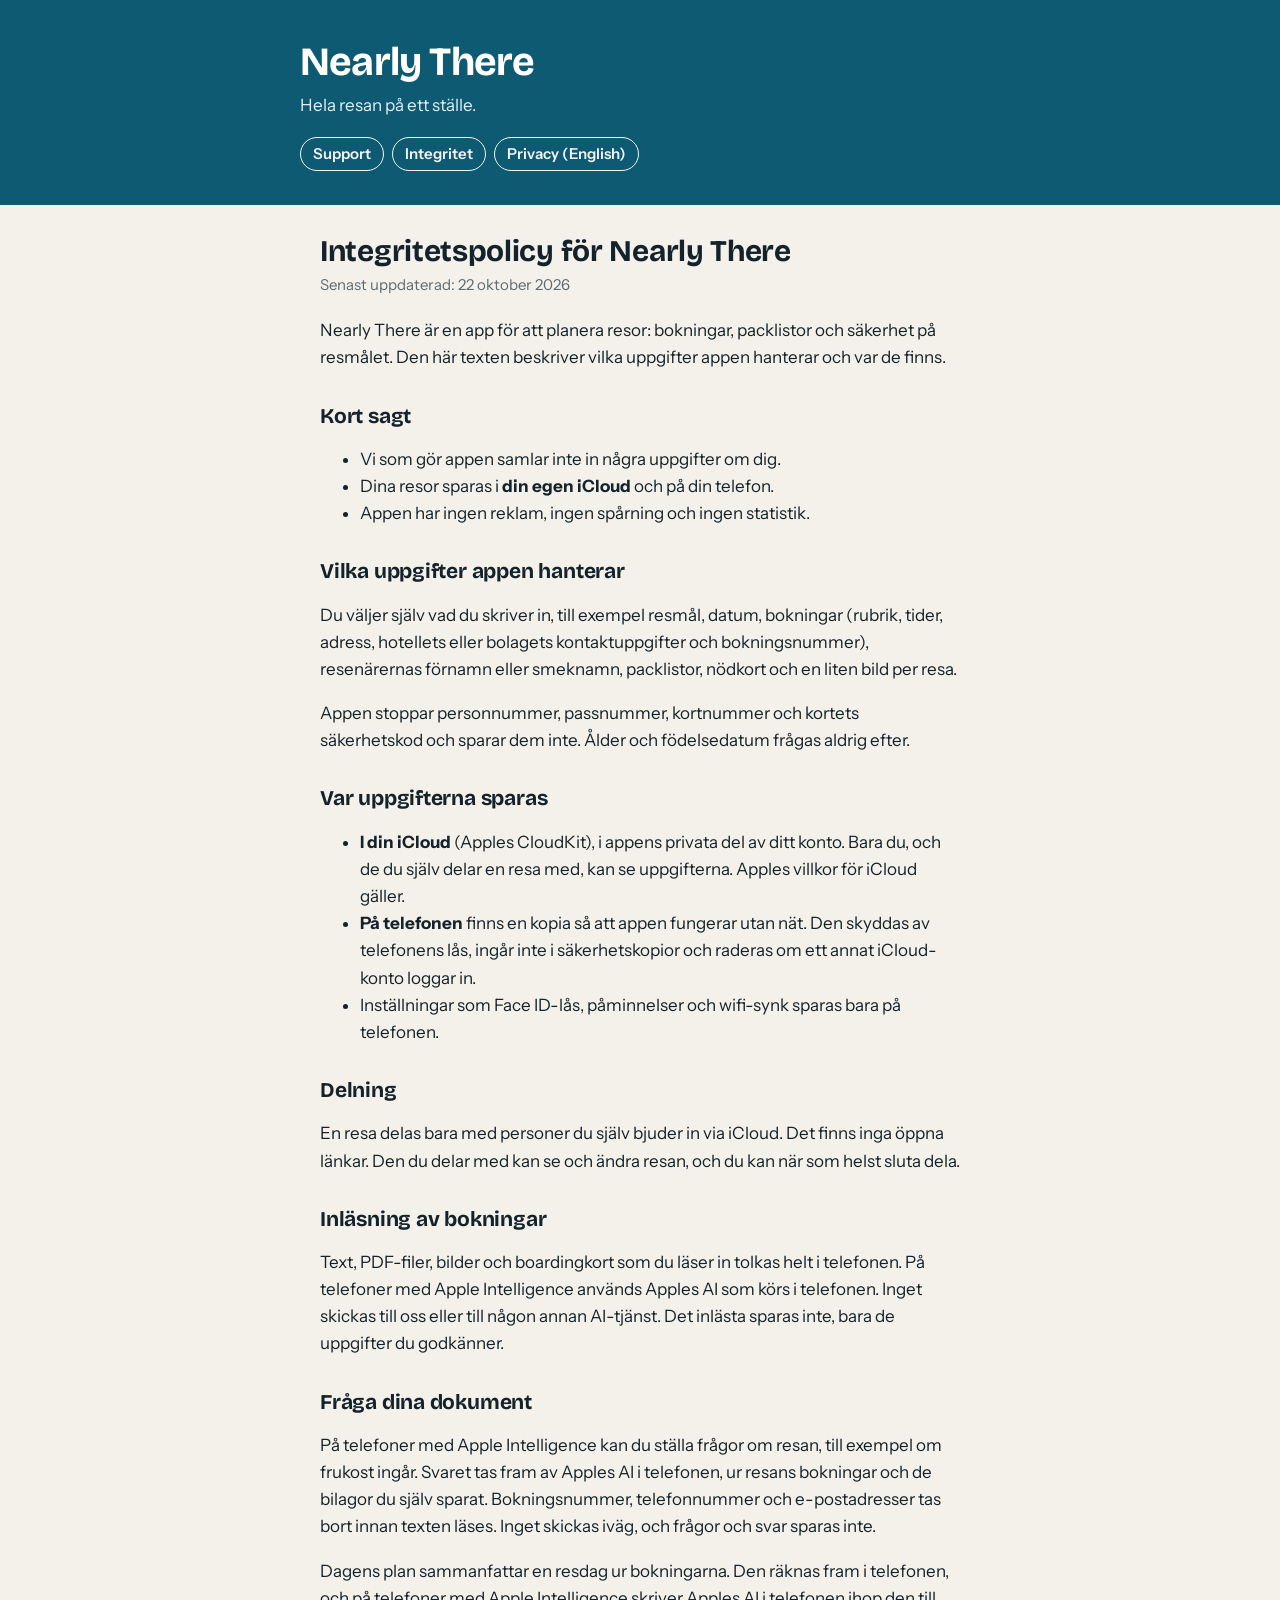
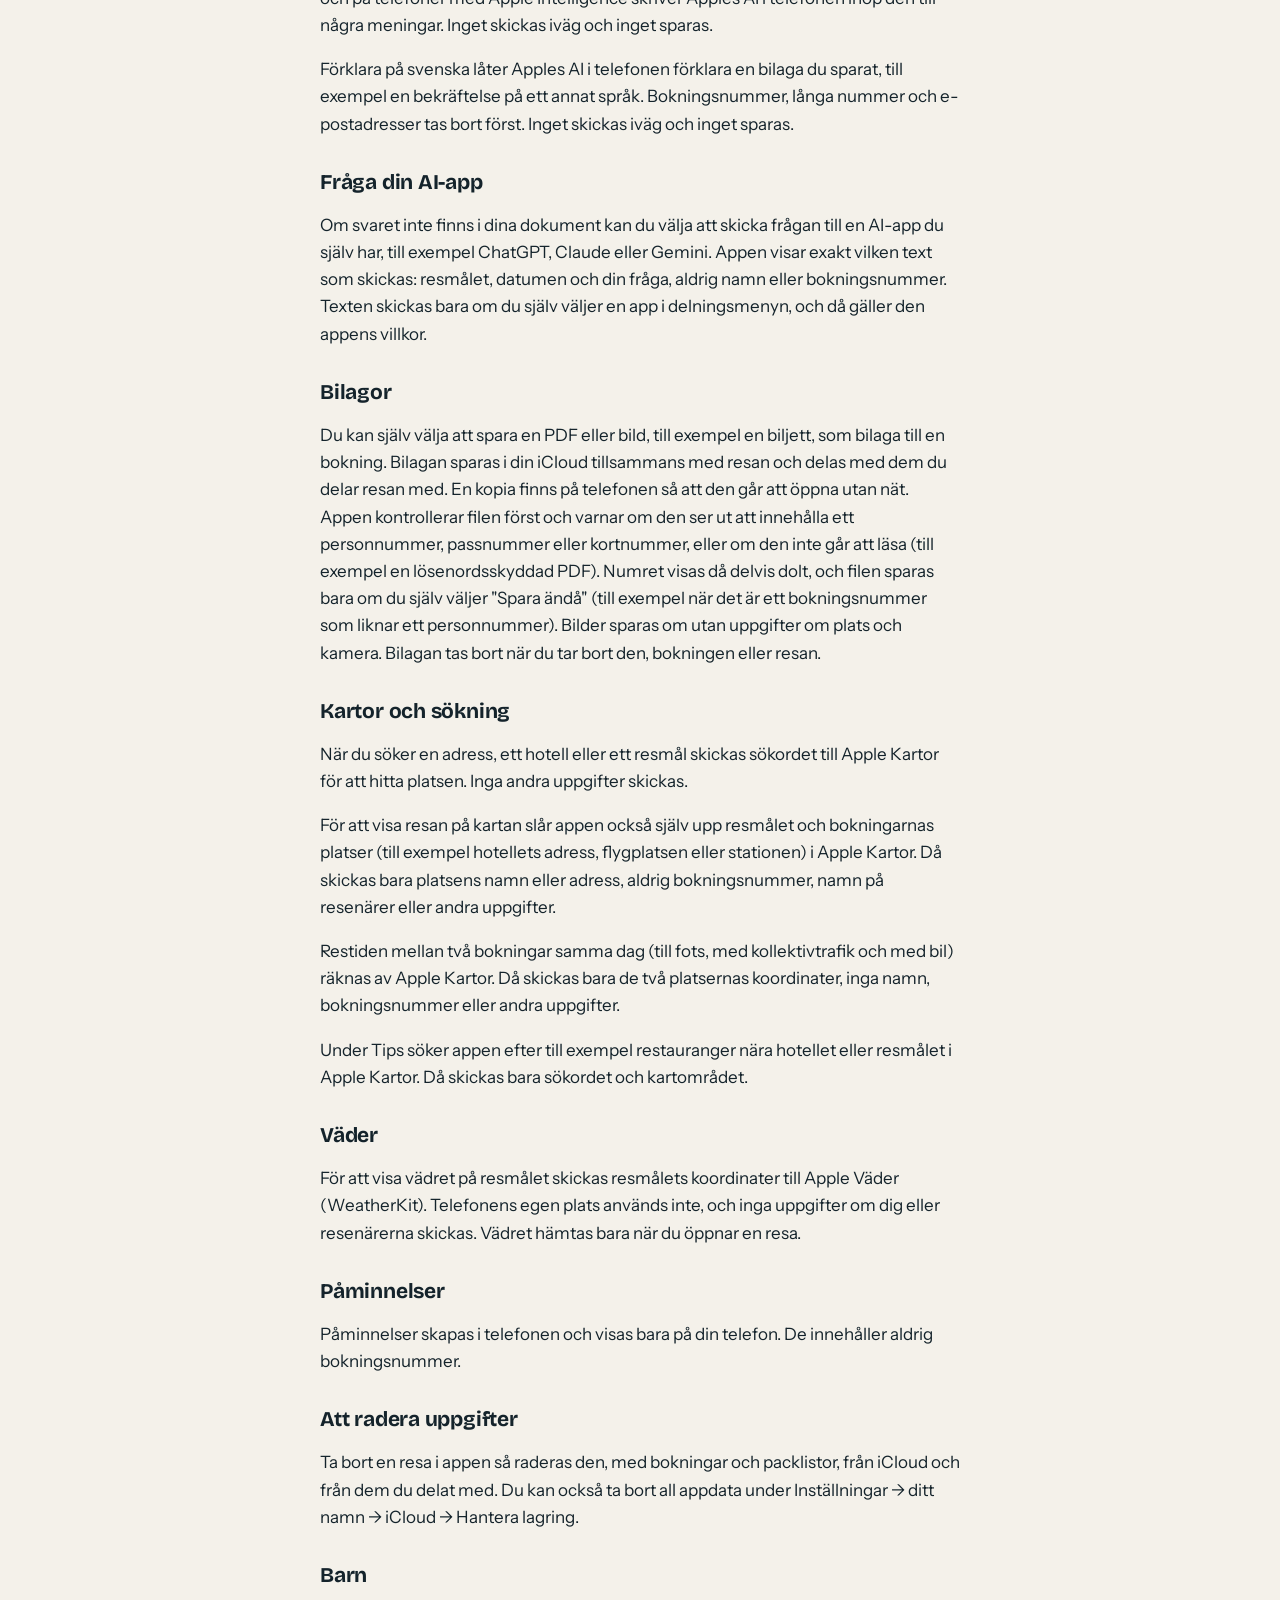
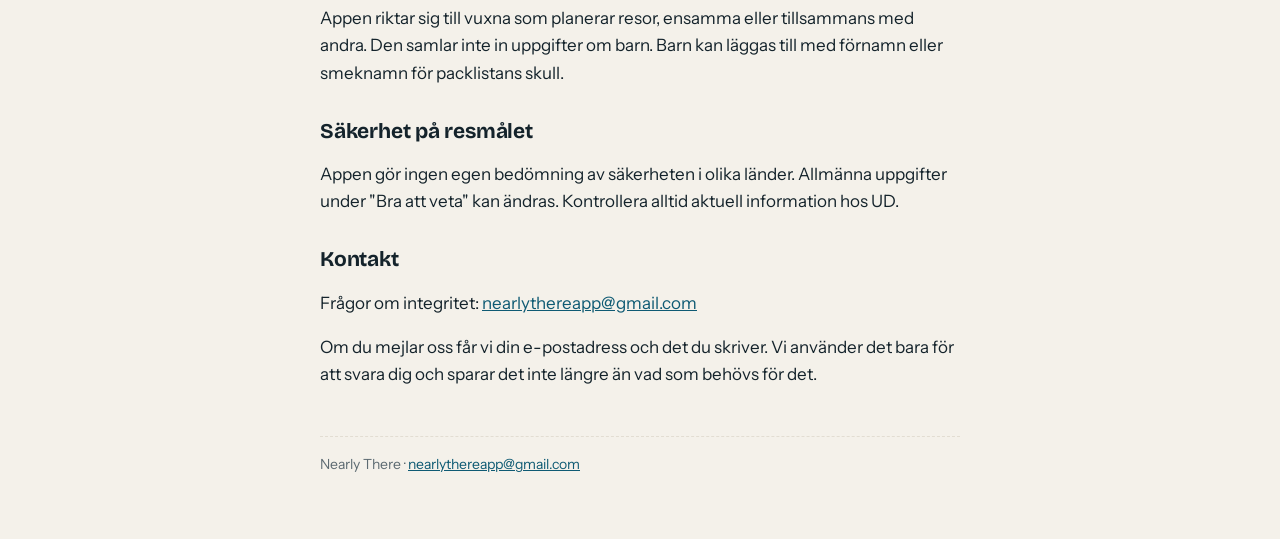
==== integritet.html @ 07ce9e23 "Integritetspolicy: Spara ändå för bilagor Co-Authored-By: Claude Opus 5.5 <noreply@anthropic.com> Cl" ====
<!doctype html>
<html lang="sv">
<head>
<meta charset="utf-8">
<meta name="viewport" content="width=device-width, initial-scale=1">
<title>Nearly There – Integritetspolicy</title>
<meta name="description" content="Integritetspolicy för appen Nearly There.">
<link rel="preconnect" href="https://fonts.googleapis.com">
<link rel="preconnect" href="https://fonts.gstatic.com" crossorigin>
<link href="https://fonts.googleapis.com/css2?family=Bricolage+Grotesque:opsz,wght@12..96,700&family=IBM+Plex+Mono:wght@500&family=Instrument+Sans:wght@400;600&display=swap" rel="stylesheet">
<link rel="stylesheet" href="style.css">
</head>
<body>
<header class="hero"><div class="inner">
<p class="brand">Nearly There</p>
<p class="tag">Hela resan på ett ställe.</p>
<nav><a href="./">Support</a><a href="integritet.html">Integritet</a><a href="privacy.html">Privacy (English)</a></nav>
</div></header>
<main>
<h1>Integritetspolicy för Nearly There</h1>
<p class="updated">Senast uppdaterad: 22 oktober 2026</p>
<p>Nearly There är en app för att planera resor: bokningar, packlistor och säkerhet på resmålet. Den här texten beskriver vilka uppgifter appen hanterar och var de finns.</p>
<h2>Kort sagt</h2>
<ul>
<li>Vi som gör appen samlar inte in några uppgifter om dig.</li>
<li>Dina resor sparas i <strong>din egen iCloud</strong> och på din telefon.</li>
<li>Appen har ingen reklam, ingen spårning och ingen statistik.</li>
</ul>
<h2>Vilka uppgifter appen hanterar</h2>
<p>Du väljer själv vad du skriver in, till exempel resmål, datum, bokningar (rubrik, tider, adress, hotellets eller bolagets kontaktuppgifter och bokningsnummer), resenärernas förnamn eller smeknamn, packlistor, nödkort och en liten bild per resa.</p>
<p>Appen stoppar personnummer, passnummer, kortnummer och kortets säkerhetskod och sparar dem inte. Ålder och födelsedatum frågas aldrig efter.</p>
<h2>Var uppgifterna sparas</h2>
<ul>
<li><strong>I din iCloud</strong> (Apples CloudKit), i appens privata del av ditt konto. Bara du, och de du själv delar en resa med, kan se uppgifterna. Apples villkor för iCloud gäller.</li>
<li><strong>På telefonen</strong> finns en kopia så att appen fungerar utan nät. Den skyddas av telefonens lås, ingår inte i säkerhetskopior och raderas om ett annat iCloud-konto loggar in.</li>
<li>Inställningar som Face ID-lås, påminnelser och wifi-synk sparas bara på telefonen.</li>
</ul>
<h2>Delning</h2>
<p>En resa delas bara med personer du själv bjuder in via iCloud. Det finns inga öppna länkar. Den du delar med kan se och ändra resan, och du kan när som helst sluta dela.</p>
<h2>Inläsning av bokningar</h2>
<p>Text, PDF-filer, bilder och boardingkort som du läser in tolkas helt i telefonen. På telefoner med Apple Intelligence används Apples AI som körs i telefonen. Inget skickas till oss eller till någon annan AI-tjänst. Det inlästa sparas inte, bara de uppgifter du godkänner.</p>
<h2>Fråga dina dokument</h2>
<p>På telefoner med Apple Intelligence kan du ställa frågor om resan, till exempel om frukost ingår. Svaret tas fram av Apples AI i telefonen, ur resans bokningar och de bilagor du själv sparat. Bokningsnummer, telefonnummer och e-postadresser tas bort innan texten läses. Inget skickas iväg, och frågor och svar sparas inte.</p>
<p>Dagens plan sammanfattar en resdag ur bokningarna. Den räknas fram i telefonen, och på telefoner med Apple Intelligence skriver Apples AI i telefonen ihop den till några meningar. Inget skickas iväg och inget sparas.</p>
<p>Förklara på svenska låter Apples AI i telefonen förklara en bilaga du sparat, till exempel en bekräftelse på ett annat språk. Bokningsnummer, långa nummer och e-postadresser tas bort först. Inget skickas iväg och inget sparas.</p>
<h2>Fråga din AI-app</h2>
<p>Om svaret inte finns i dina dokument kan du välja att skicka frågan till en AI-app du själv har, till exempel ChatGPT, Claude eller Gemini. Appen visar exakt vilken text som skickas: resmålet, datumen och din fråga, aldrig namn eller bokningsnummer. Texten skickas bara om du själv väljer en app i delningsmenyn, och då gäller den appens villkor.</p>
<h2>Bilagor</h2>
<p>Du kan själv välja att spara en PDF eller bild, till exempel en biljett, som bilaga till en bokning. Bilagan sparas i din iCloud tillsammans med resan och delas med dem du delar resan med. En kopia finns på telefonen så att den går att öppna utan nät. Appen kontrollerar filen först och varnar om den ser ut att innehålla ett personnummer, passnummer eller kortnummer, eller om den inte går att läsa (till exempel en lösenordsskyddad PDF). Numret visas då delvis dolt, och filen sparas bara om du själv väljer "Spara ändå" (till exempel när det är ett bokningsnummer som liknar ett personnummer). Bilder sparas om utan uppgifter om plats och kamera. Bilagan tas bort när du tar bort den, bokningen eller resan.</p>
<h2>Kartor och sökning</h2>
<p>När du söker en adress, ett hotell eller ett resmål skickas sökordet till Apple Kartor för att hitta platsen. Inga andra uppgifter skickas.</p>
<p>För att visa resan på kartan slår appen också själv upp resmålet och bokningarnas platser (till exempel hotellets adress, flygplatsen eller stationen) i Apple Kartor. Då skickas bara platsens namn eller adress, aldrig bokningsnummer, namn på resenärer eller andra uppgifter.</p>
<p>Restiden mellan två bokningar samma dag (till fots, med kollektivtrafik och med bil) räknas av Apple Kartor. Då skickas bara de två platsernas koordinater, inga namn, bokningsnummer eller andra uppgifter.</p>
<p>Under Tips söker appen efter till exempel restauranger nära hotellet eller resmålet i Apple Kartor. Då skickas bara sökordet och kartområdet.</p>
<h2>Väder</h2>
<p>För att visa vädret på resmålet skickas resmålets koordinater till Apple Väder (WeatherKit). Telefonens egen plats används inte, och inga uppgifter om dig eller resenärerna skickas. Vädret hämtas bara när du öppnar en resa.</p>
<h2>Påminnelser</h2>
<p>Påminnelser skapas i telefonen och visas bara på din telefon. De innehåller aldrig bokningsnummer.</p>
<h2>Att radera uppgifter</h2>
<p>Ta bort en resa i appen så raderas den, med bokningar och packlistor, från iCloud och från dem du delat med. Du kan också ta bort all appdata under Inställningar → ditt namn → iCloud → Hantera lagring.</p>
<h2>Barn</h2>
<p>Appen riktar sig till vuxna som planerar resor, ensamma eller tillsammans med andra. Den samlar inte in uppgifter om barn. Barn kan läggas till med förnamn eller smeknamn för packlistans skull.</p>
<h2>Säkerhet på resmålet</h2>
<p>Appen gör ingen egen bedömning av säkerheten i olika länder. Allmänna uppgifter under "Bra att veta" kan ändras. Kontrollera alltid aktuell information hos UD.</p>
<h2>Kontakt</h2>
<p>Frågor om integritet: <a href="mailto:nearlythereapp@gmail.com">nearlythereapp@gmail.com</a></p>
<p>Om du mejlar oss får vi din e-postadress och det du skriver. Vi använder det bara för att svara dig och sparar det inte längre än vad som behövs för det.</p>
<footer>Nearly There · <a href="mailto:nearlythereapp@gmail.com">nearlythereapp@gmail.com</a></footer>
</main>
</body>
</html>
---- style.css ----
:root {
  --bg: #f4f1ea; --surface: #fffdf8; --ink: #14232b; --muted: #5d6b72;
  --line: #e2ddd2; --accent: #0e5a73; --accent-ink: #ffffff; --accent-soft: #dcebef;
}
@media (prefers-color-scheme: dark) {
  :root {
    --bg: #0f1a1f; --surface: #172429; --ink: #eef2f3; --muted: #9fb0b6;
    --line: #2a3a40; --accent: #4fb3d1; --accent-ink: #0f1a1f; --accent-soft: #1d3a44;
  }
}
* { box-sizing: border-box; }
html { -webkit-text-size-adjust: 100%; }
body {
  margin: 0; background: var(--bg); color: var(--ink);
  font: 17px/1.6 "Instrument Sans", -apple-system, system-ui, sans-serif;
}
main { max-width: 680px; margin: 0 auto; padding: 0 20px 64px; }
a { color: var(--accent); }
header.hero {
  background: var(--accent); color: var(--accent-ink);
  padding: 40px 20px 34px; margin-bottom: 28px;
}
header.hero .inner { max-width: 680px; margin: 0 auto; }
.brand { font: 700 40px/1.1 "Bricolage Grotesque", -apple-system, sans-serif; letter-spacing: -0.02em; margin: 0; }
.tag { margin: 8px 0 0; opacity: 0.9; }
nav { display: flex; gap: 8px; flex-wrap: wrap; margin-top: 18px; }
nav a {
  color: var(--accent-ink); text-decoration: none; font-weight: 600; font-size: 15px;
  border: 1.5px solid currentColor; border-radius: 999px; padding: 4px 12px; opacity: 0.95;
}
h1, h2 { font-family: "Bricolage Grotesque", -apple-system, sans-serif; letter-spacing: -0.01em; line-height: 1.2; }
h1 { font-size: 30px; margin: 0 0 4px; }
h2 { font-size: 21px; margin: 32px 0 6px; }
.updated { color: var(--muted); font-size: 15px; margin: 0 0 20px; }
.card {
  background: var(--surface); border: 1px solid var(--line); border-radius: 14px;
  padding: 16px 18px; margin: 16px 0;
}
.card ul { margin: 0; padding-left: 20px; }
.contact { font-family: "IBM Plex Mono", ui-monospace, monospace; font-size: 16px; word-break: break-all; }
footer { color: var(--muted); font-size: 14px; margin-top: 48px; border-top: 1px dashed var(--line); padding-top: 16px; }
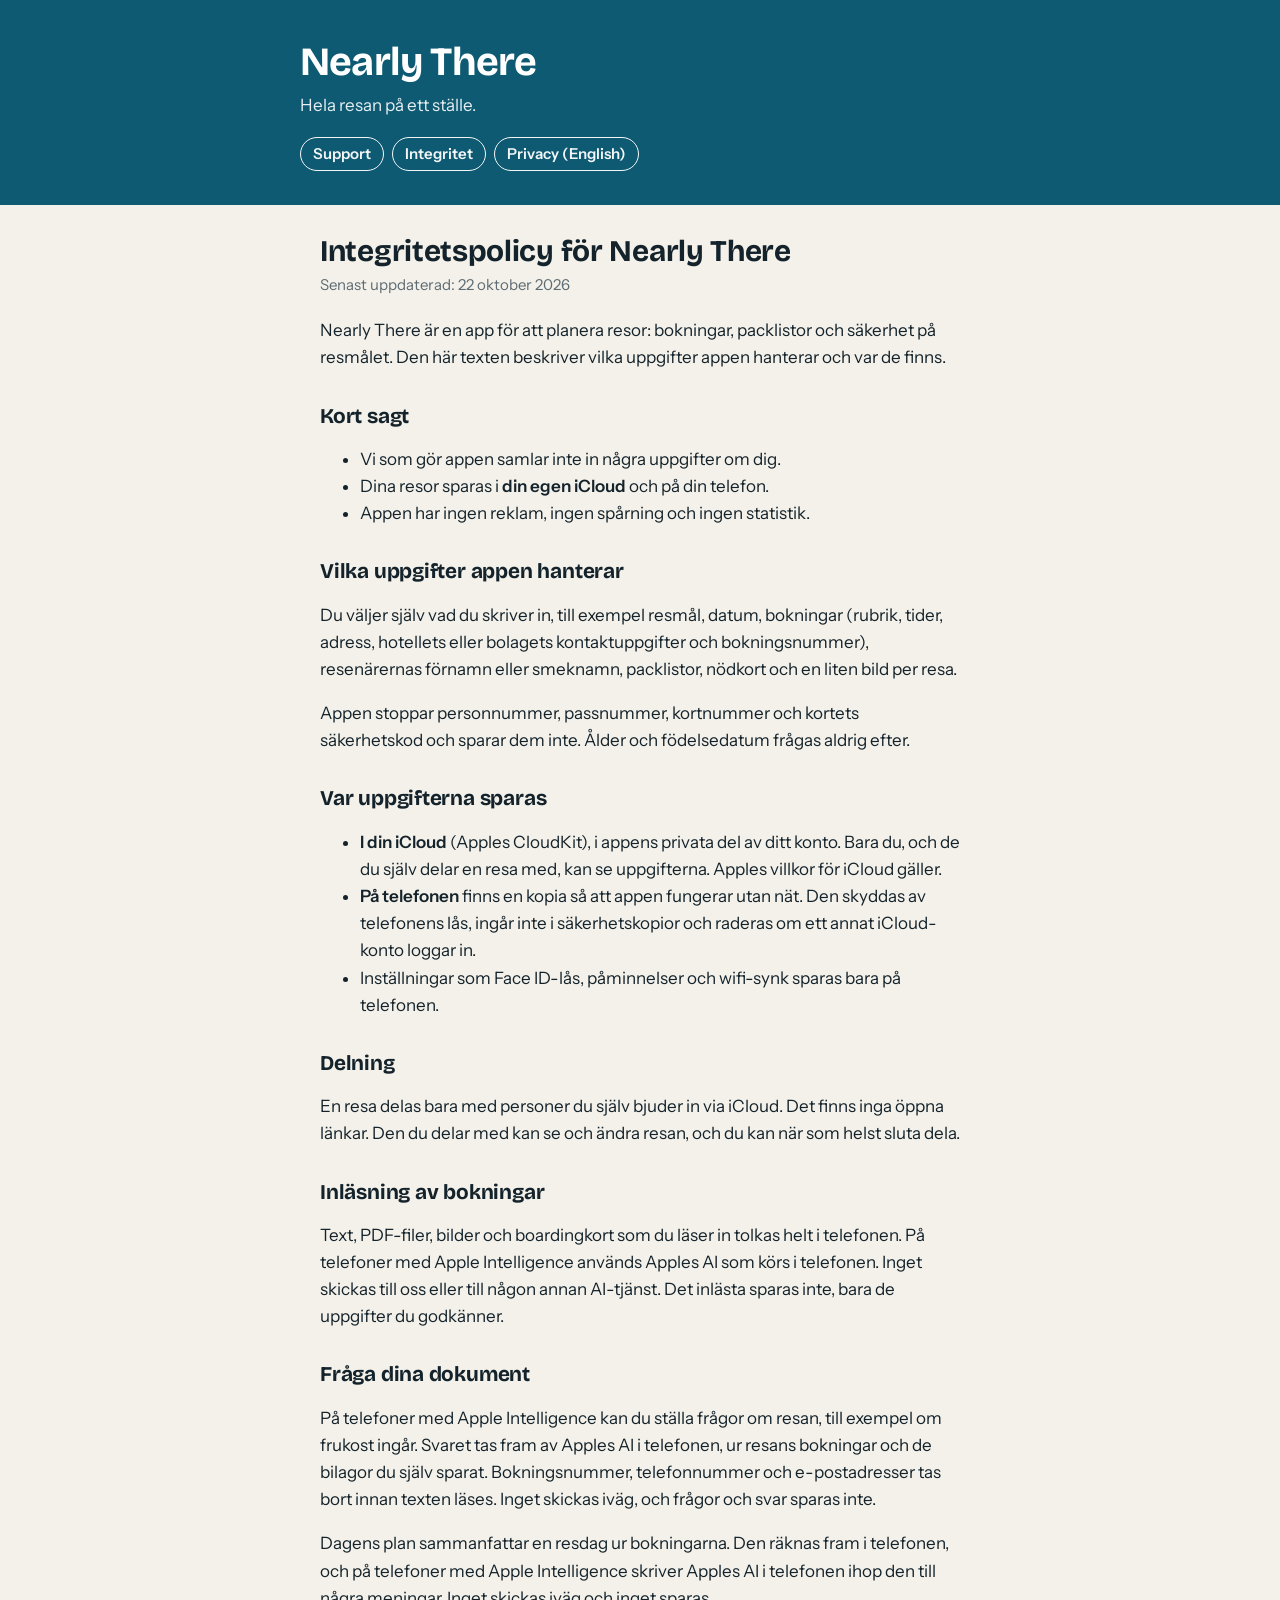
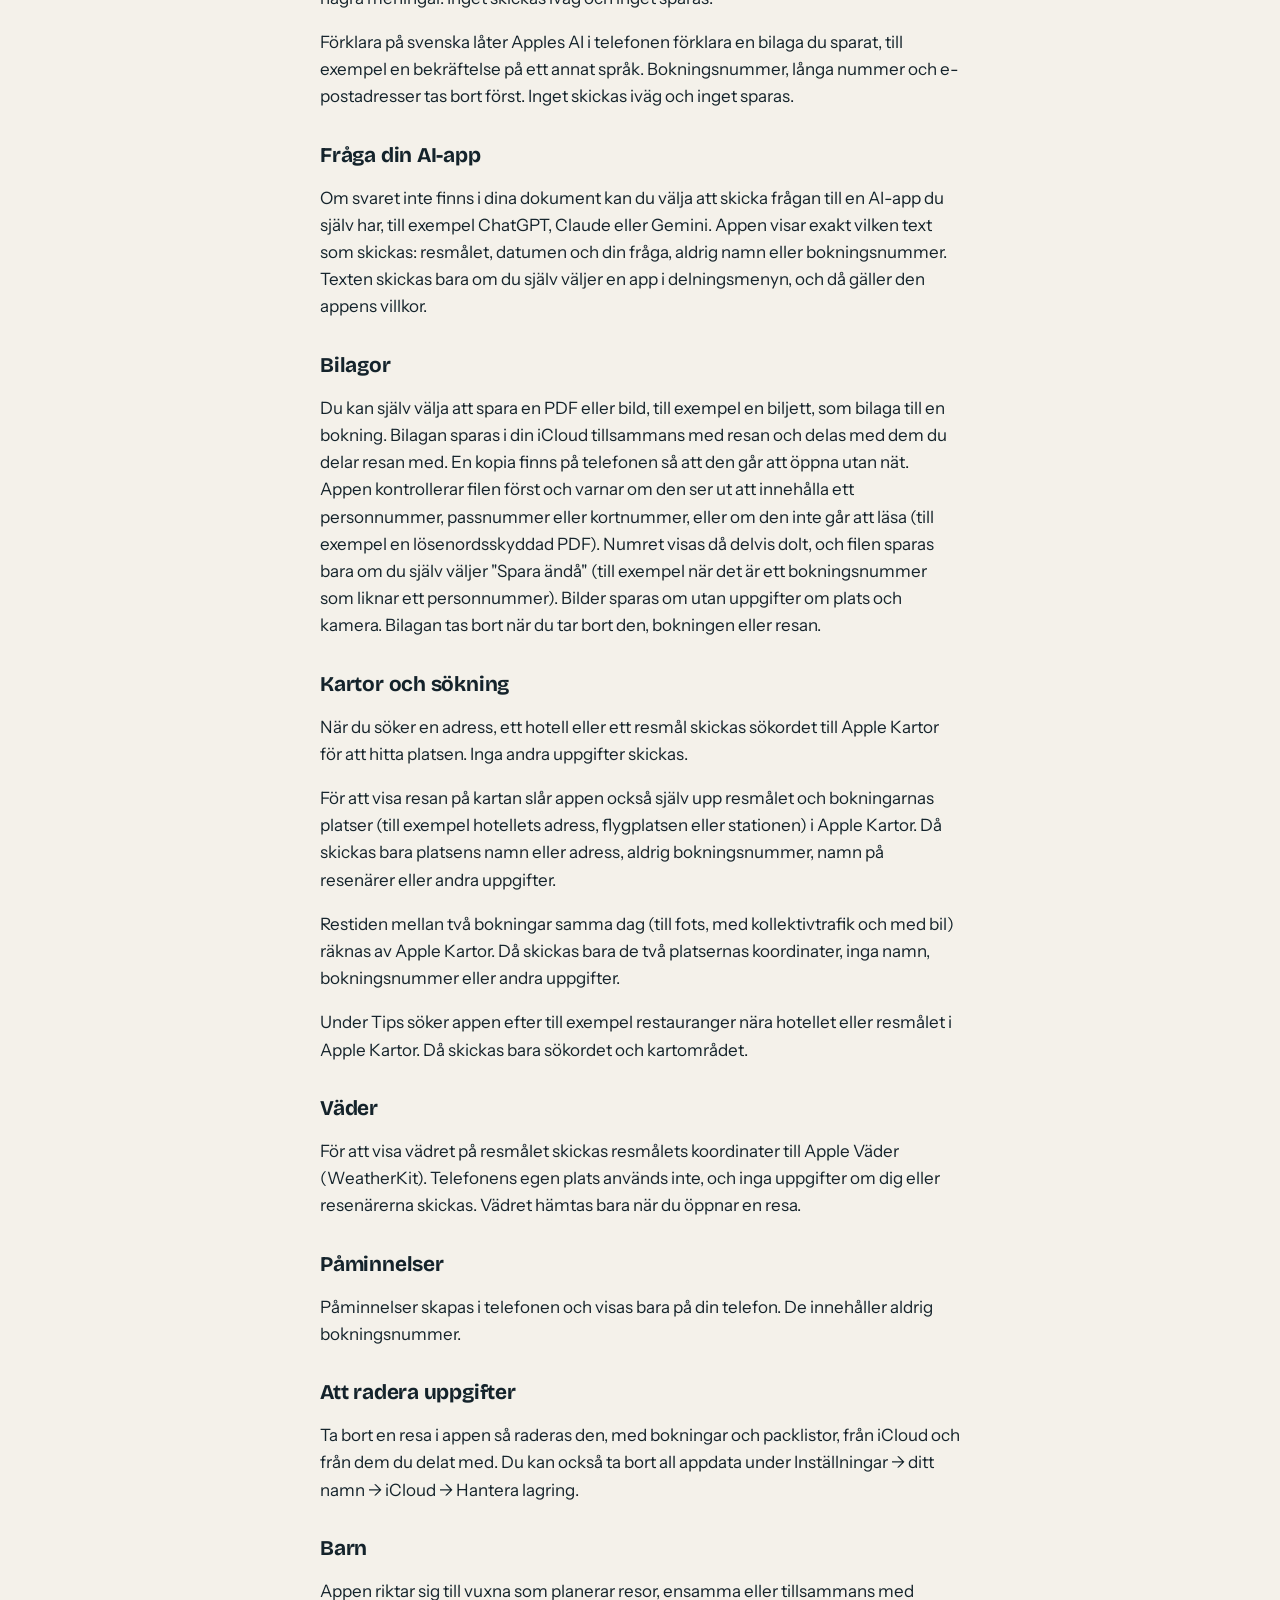
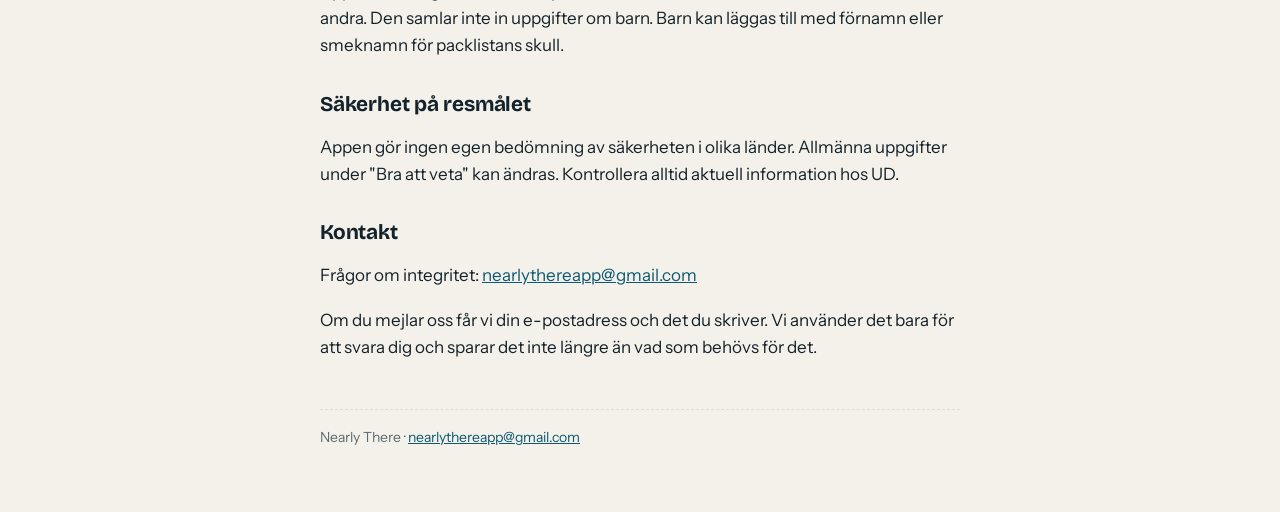
==== commit 7209ee66: "Typsnitten ligger på webbplatsen i stället för att hämtas från Google Fonts Co-Authored-By: Claude O" ====
--- a/integritet.html
+++ b/integritet.html
@@ -5,9 +5,6 @@
 <meta name="viewport" content="width=device-width, initial-scale=1">
 <title>Nearly There – Integritetspolicy</title>
 <meta name="description" content="Integritetspolicy för appen Nearly There.">
-<link rel="preconnect" href="https://fonts.googleapis.com">
-<link rel="preconnect" href="https://fonts.gstatic.com" crossorigin>
-<link href="https://fonts.googleapis.com/css2?family=Bricolage+Grotesque:opsz,wght@12..96,700&family=IBM+Plex+Mono:wght@500&family=Instrument+Sans:wght@400;600&display=swap" rel="stylesheet">
 <link rel="stylesheet" href="style.css">
 </head>
 <body>
--- a/style.css
+++ b/style.css
@@ -1,3 +1,14 @@
+/* Typsnitten ligger på den här webbplatsen (SIL Open Font License, se fonts/OFL-licenser.txt).
+   Inget hämtas från Google eller någon annan, så besökarens IP-adress lämnas inte ut. */
+@font-face { font-family: "Bricolage Grotesque"; font-weight: 700; font-display: swap;
+  src: url("fonts/BricolageGrotesque-Bold.ttf") format("truetype"); }
+@font-face { font-family: "Instrument Sans"; font-weight: 400; font-display: swap;
+  src: url("fonts/InstrumentSans-Regular.ttf") format("truetype"); }
+@font-face { font-family: "Instrument Sans"; font-weight: 600; font-display: swap;
+  src: url("fonts/InstrumentSans-SemiBold.ttf") format("truetype"); }
+@font-face { font-family: "IBM Plex Mono"; font-weight: 500; font-display: swap;
+  src: url("fonts/IBMPlexMono-Medium.ttf") format("truetype"); }
+
 :root {
   --bg: #f4f1ea; --surface: #fffdf8; --ink: #14232b; --muted: #5d6b72;
   --line: #e2ddd2; --accent: #0e5a73; --accent-ink: #ffffff; --accent-soft: #dcebef;
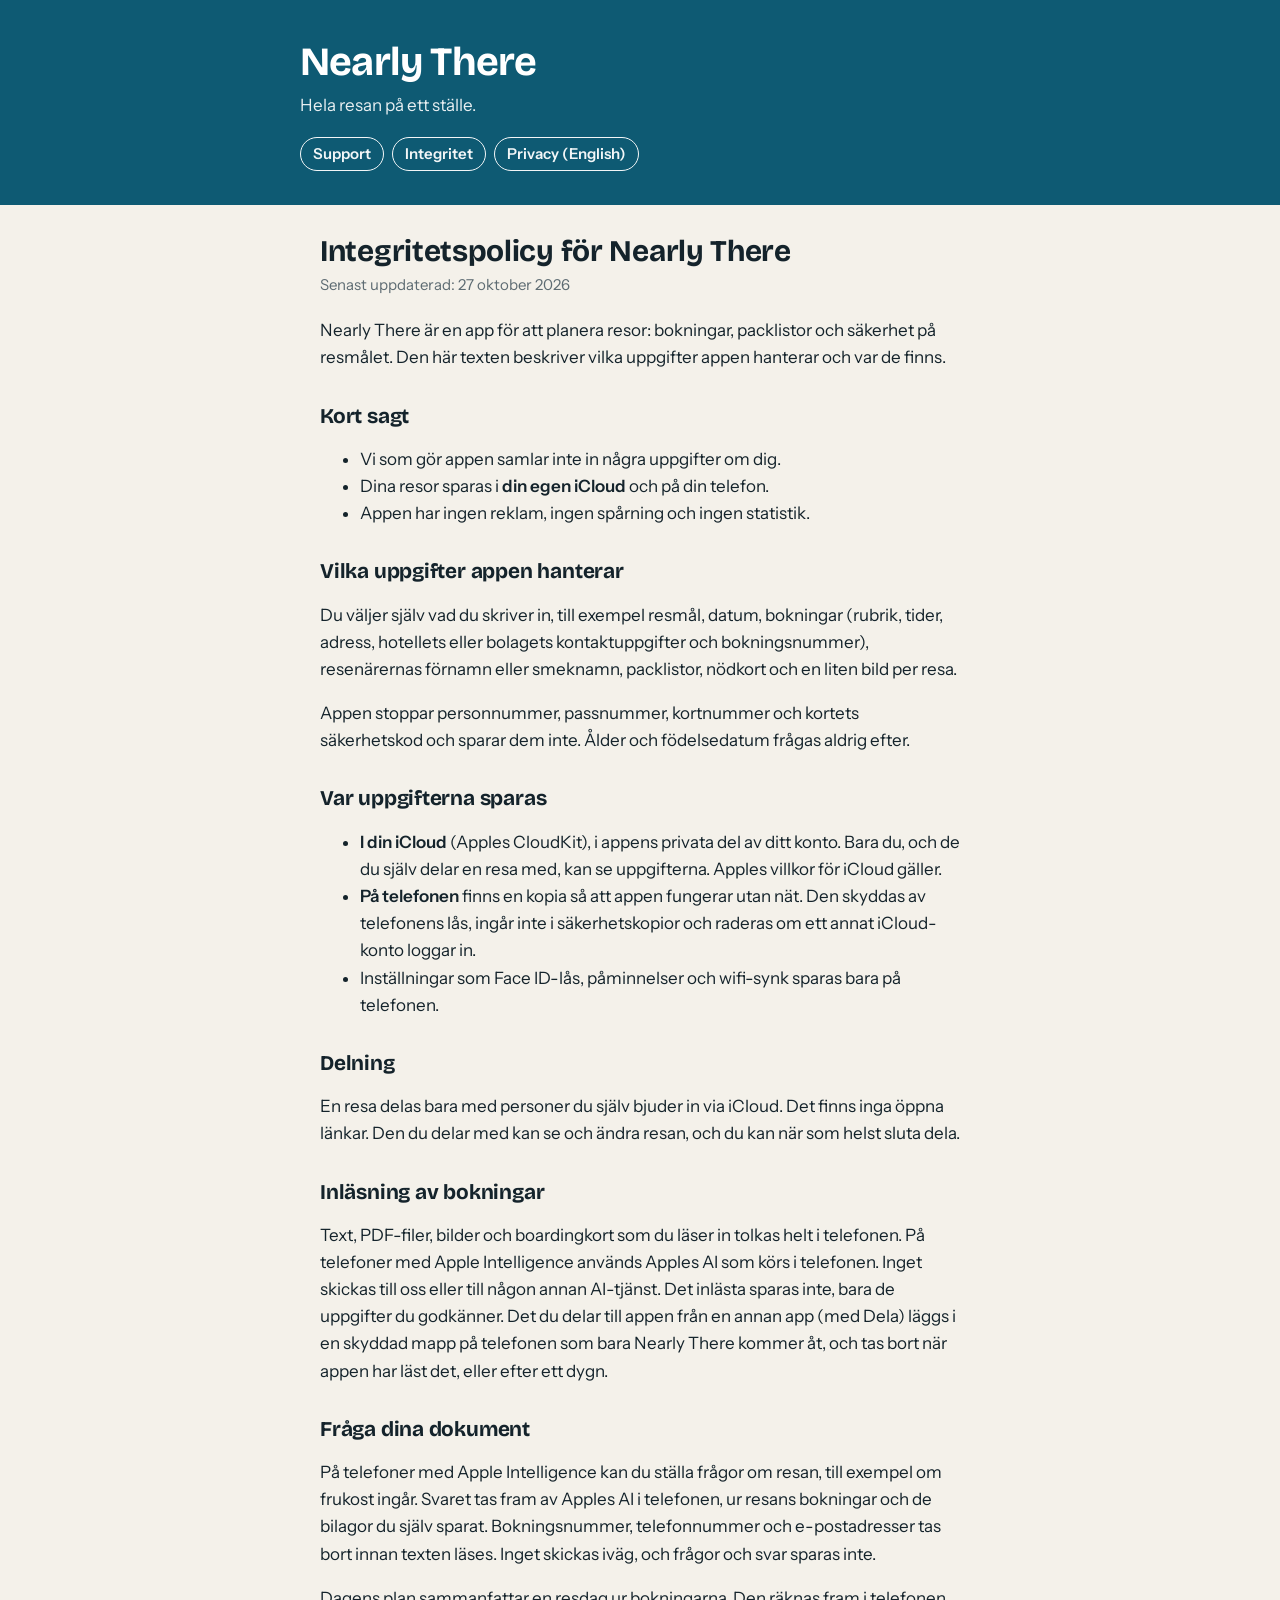
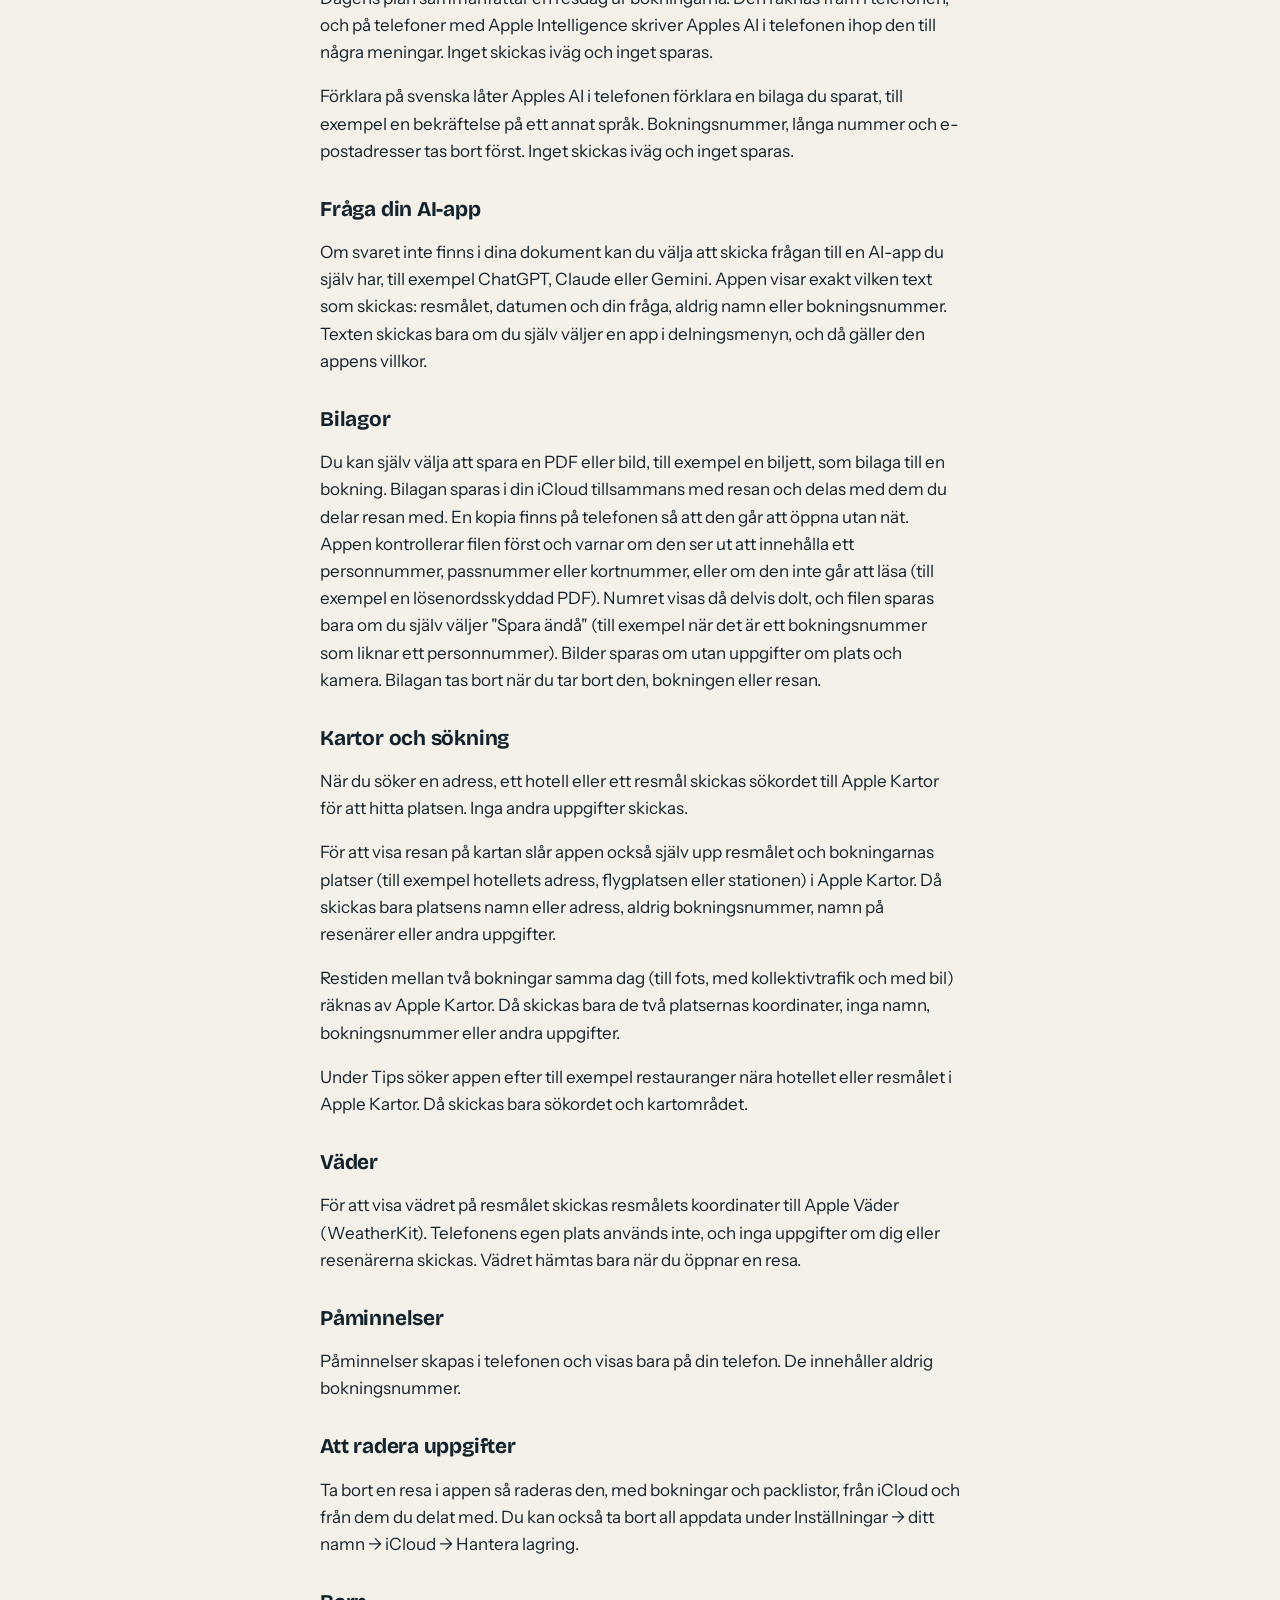
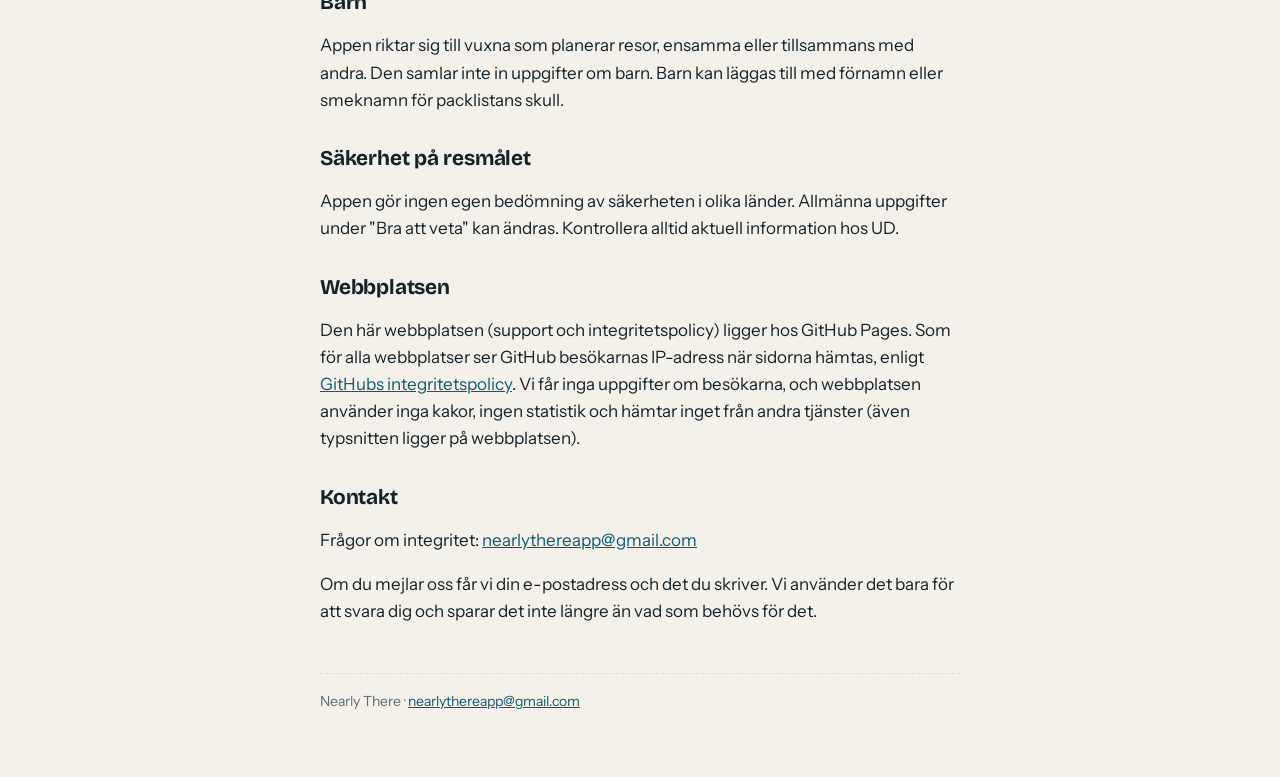
==== commit 6cce9b76: "Integritetspolicyn: webbplatsen hos GitHub Pages och delning från andra appar Co-Authored-By: Claude" ====
--- a/integritet.html
+++ b/integritet.html
@@ -15,7 +15,7 @@
 </div></header>
 <main>
 <h1>Integritetspolicy för Nearly There</h1>
-<p class="updated">Senast uppdaterad: 22 oktober 2026</p>
+<p class="updated">Senast uppdaterad: 27 oktober 2026</p>
 <p>Nearly There är en app för att planera resor: bokningar, packlistor och säkerhet på resmålet. Den här texten beskriver vilka uppgifter appen hanterar och var de finns.</p>
 <h2>Kort sagt</h2>
 <ul>
@@ -35,7 +35,7 @@
 <h2>Delning</h2>
 <p>En resa delas bara med personer du själv bjuder in via iCloud. Det finns inga öppna länkar. Den du delar med kan se och ändra resan, och du kan när som helst sluta dela.</p>
 <h2>Inläsning av bokningar</h2>
-<p>Text, PDF-filer, bilder och boardingkort som du läser in tolkas helt i telefonen. På telefoner med Apple Intelligence används Apples AI som körs i telefonen. Inget skickas till oss eller till någon annan AI-tjänst. Det inlästa sparas inte, bara de uppgifter du godkänner.</p>
+<p>Text, PDF-filer, bilder och boardingkort som du läser in tolkas helt i telefonen. På telefoner med Apple Intelligence används Apples AI som körs i telefonen. Inget skickas till oss eller till någon annan AI-tjänst. Det inlästa sparas inte, bara de uppgifter du godkänner. Det du delar till appen från en annan app (med Dela) läggs i en skyddad mapp på telefonen som bara Nearly There kommer åt, och tas bort när appen har läst det, eller efter ett dygn.</p>
 <h2>Fråga dina dokument</h2>
 <p>På telefoner med Apple Intelligence kan du ställa frågor om resan, till exempel om frukost ingår. Svaret tas fram av Apples AI i telefonen, ur resans bokningar och de bilagor du själv sparat. Bokningsnummer, telefonnummer och e-postadresser tas bort innan texten läses. Inget skickas iväg, och frågor och svar sparas inte.</p>
 <p>Dagens plan sammanfattar en resdag ur bokningarna. Den räknas fram i telefonen, och på telefoner med Apple Intelligence skriver Apples AI i telefonen ihop den till några meningar. Inget skickas iväg och inget sparas.</p>
@@ -59,6 +59,8 @@
 <p>Appen riktar sig till vuxna som planerar resor, ensamma eller tillsammans med andra. Den samlar inte in uppgifter om barn. Barn kan läggas till med förnamn eller smeknamn för packlistans skull.</p>
 <h2>Säkerhet på resmålet</h2>
 <p>Appen gör ingen egen bedömning av säkerheten i olika länder. Allmänna uppgifter under "Bra att veta" kan ändras. Kontrollera alltid aktuell information hos UD.</p>
+<h2>Webbplatsen</h2>
+<p>Den här webbplatsen (support och integritetspolicy) ligger hos GitHub Pages. Som för alla webbplatser ser GitHub besökarnas IP-adress när sidorna hämtas, enligt <a href="https://docs.github.com/site-policy/privacy-policies/github-general-privacy-statement">GitHubs integritetspolicy</a>. Vi får inga uppgifter om besökarna, och webbplatsen använder inga kakor, ingen statistik och hämtar inget från andra tjänster (även typsnitten ligger på webbplatsen).</p>
 <h2>Kontakt</h2>
 <p>Frågor om integritet: <a href="mailto:nearlythereapp@gmail.com">nearlythereapp@gmail.com</a></p>
 <p>Om du mejlar oss får vi din e-postadress och det du skriver. Vi använder det bara för att svara dig och sparar det inte längre än vad som behövs för det.</p>
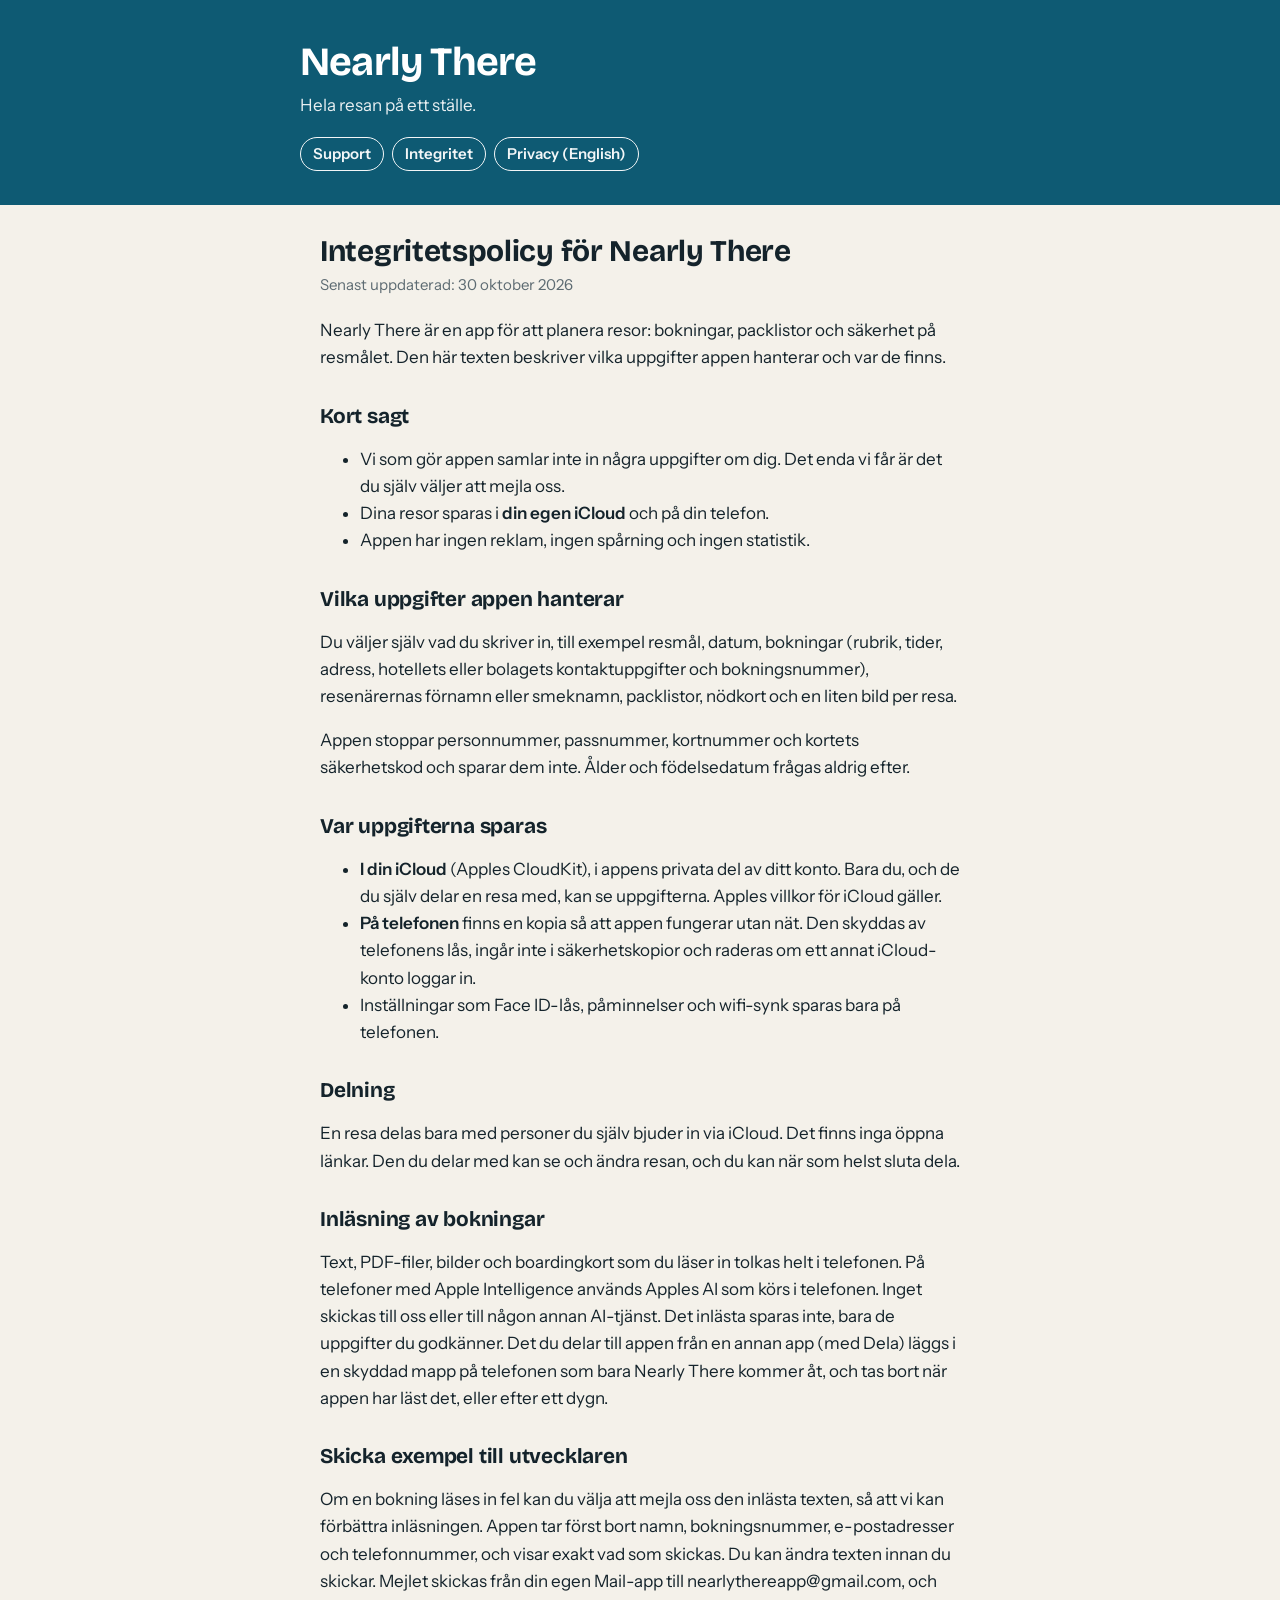
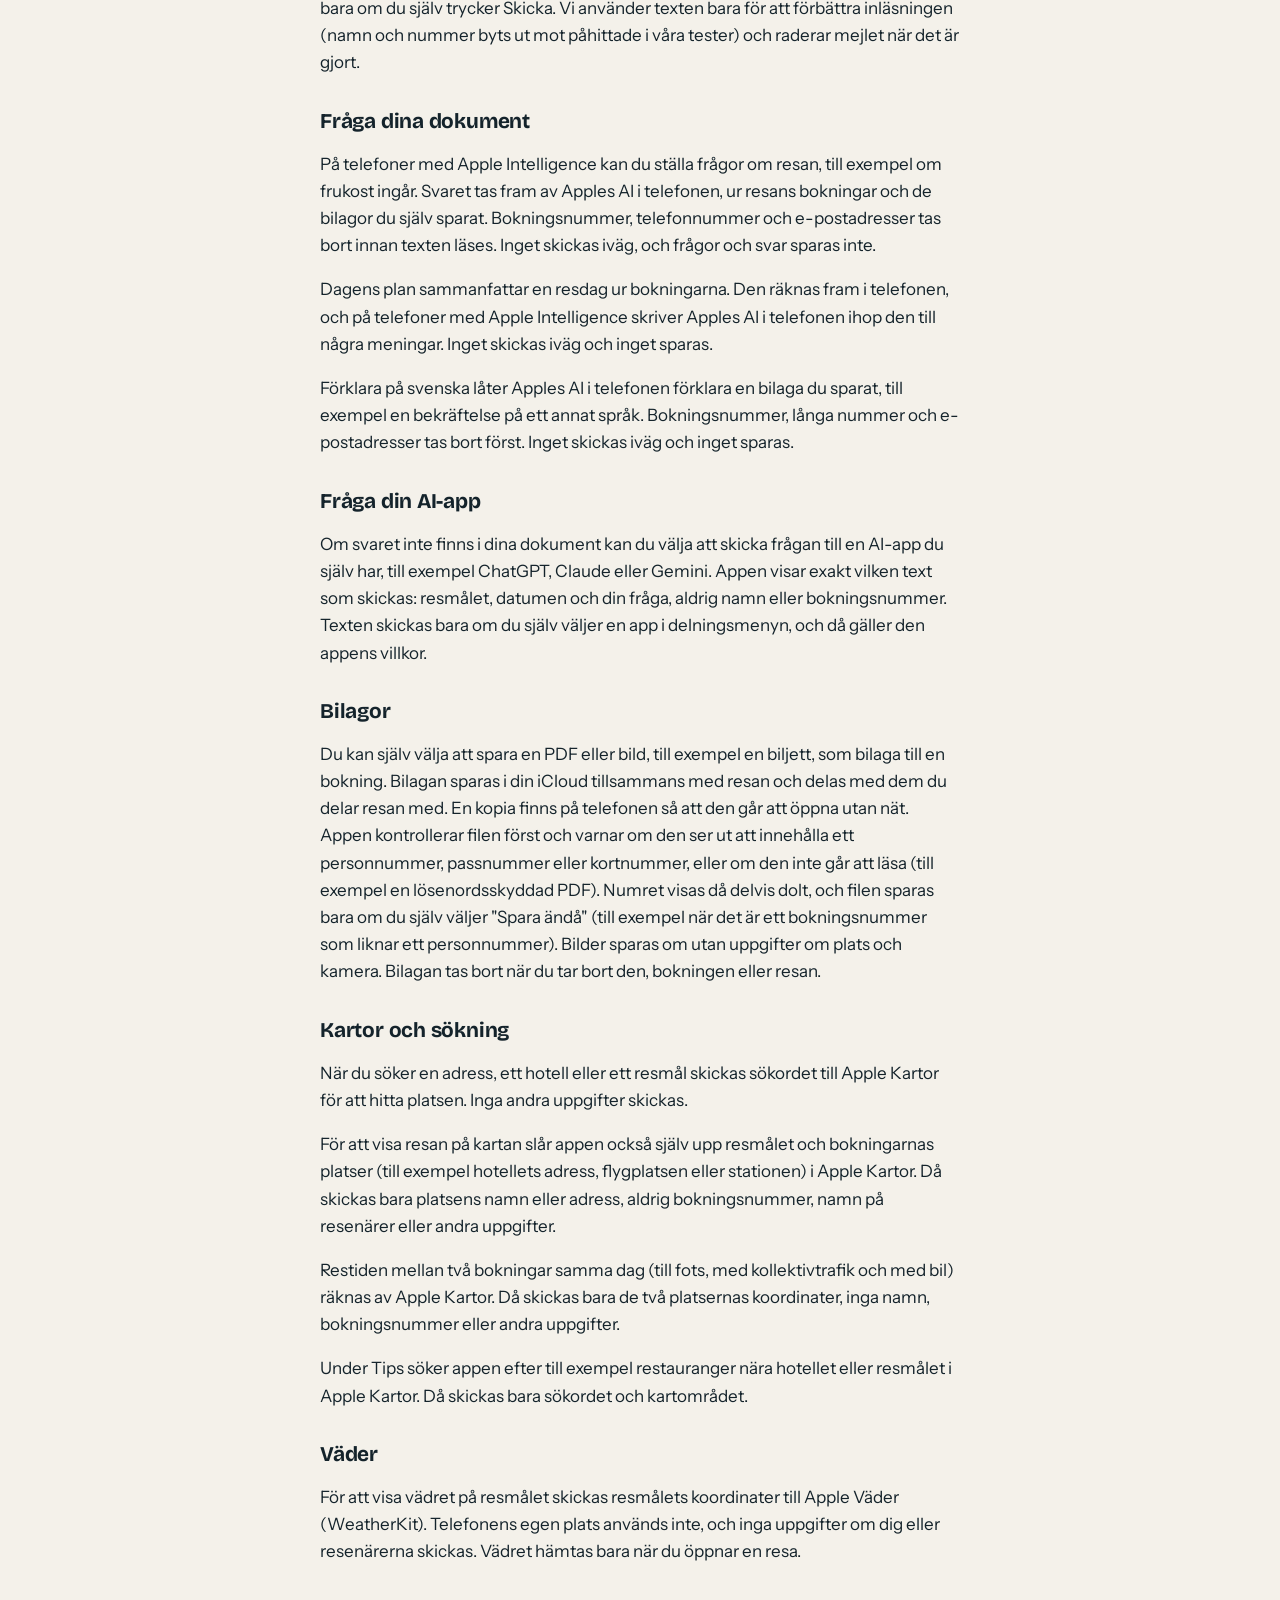
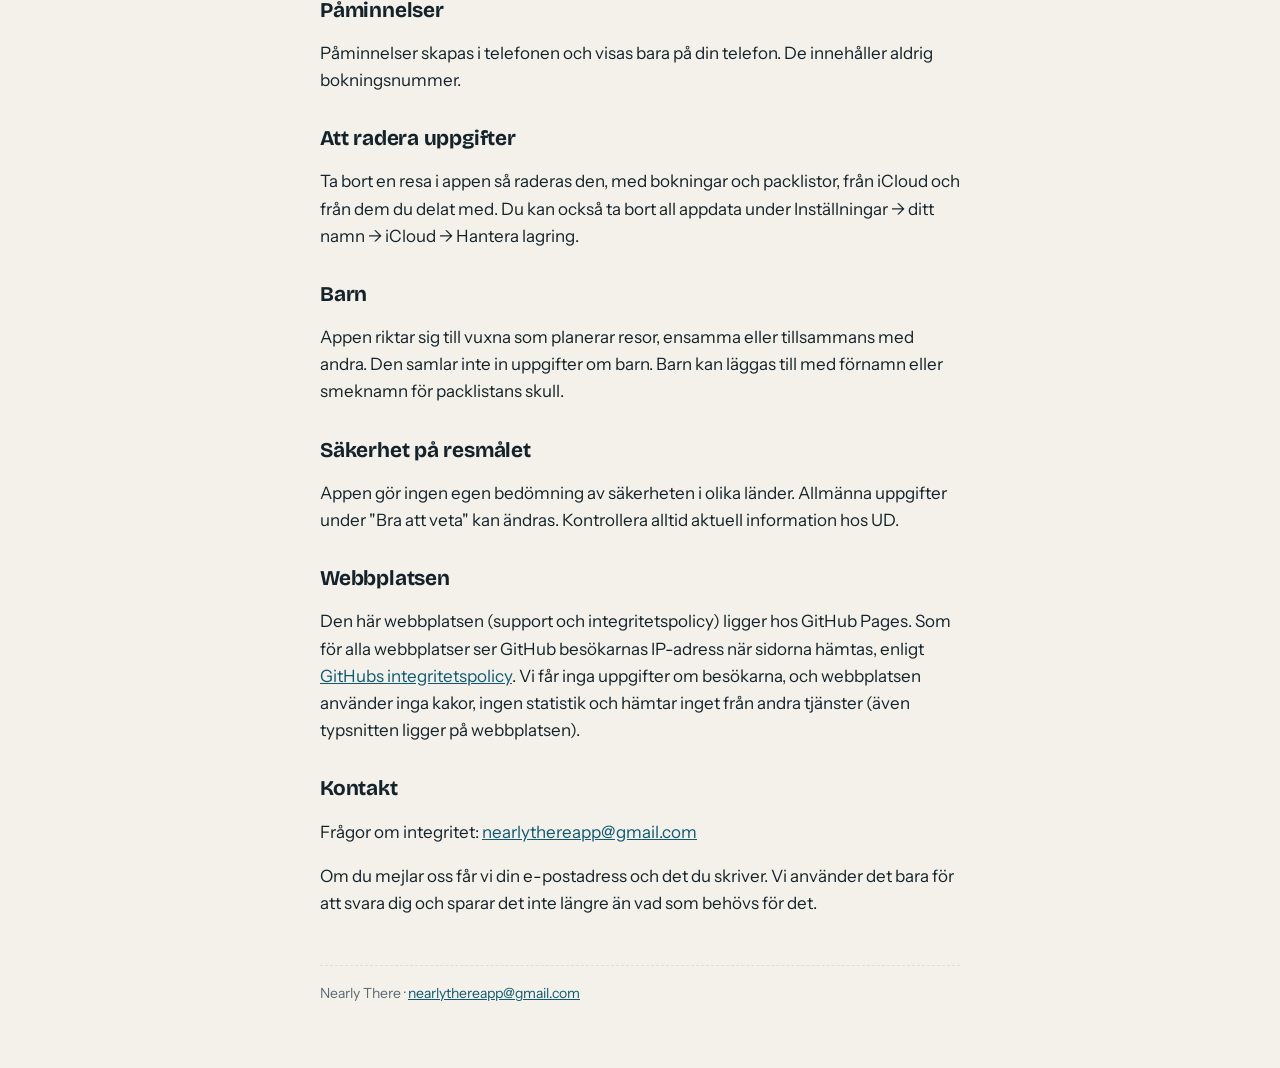
==== commit 1ebea6a4: "Integritetspolicy: Skicka exempel till utvecklaren Co-Authored-By: Claude Opus 5.5 <noreply@anthropi" ====
--- a/integritet.html
+++ b/integritet.html
@@ -15,11 +15,11 @@
 </div></header>
 <main>
 <h1>Integritetspolicy för Nearly There</h1>
-<p class="updated">Senast uppdaterad: 27 oktober 2026</p>
+<p class="updated">Senast uppdaterad: 30 oktober 2026</p>
 <p>Nearly There är en app för att planera resor: bokningar, packlistor och säkerhet på resmålet. Den här texten beskriver vilka uppgifter appen hanterar och var de finns.</p>
 <h2>Kort sagt</h2>
 <ul>
-<li>Vi som gör appen samlar inte in några uppgifter om dig.</li>
+<li>Vi som gör appen samlar inte in några uppgifter om dig. Det enda vi får är det du själv väljer att mejla oss.</li>
 <li>Dina resor sparas i <strong>din egen iCloud</strong> och på din telefon.</li>
 <li>Appen har ingen reklam, ingen spårning och ingen statistik.</li>
 </ul>
@@ -36,6 +36,8 @@
 <p>En resa delas bara med personer du själv bjuder in via iCloud. Det finns inga öppna länkar. Den du delar med kan se och ändra resan, och du kan när som helst sluta dela.</p>
 <h2>Inläsning av bokningar</h2>
 <p>Text, PDF-filer, bilder och boardingkort som du läser in tolkas helt i telefonen. På telefoner med Apple Intelligence används Apples AI som körs i telefonen. Inget skickas till oss eller till någon annan AI-tjänst. Det inlästa sparas inte, bara de uppgifter du godkänner. Det du delar till appen från en annan app (med Dela) läggs i en skyddad mapp på telefonen som bara Nearly There kommer åt, och tas bort när appen har läst det, eller efter ett dygn.</p>
+<h2>Skicka exempel till utvecklaren</h2>
+<p>Om en bokning läses in fel kan du välja att mejla oss den inlästa texten, så att vi kan förbättra inläsningen. Appen tar först bort namn, bokningsnummer, e-postadresser och telefonnummer, och visar exakt vad som skickas. Du kan ändra texten innan du skickar. Mejlet skickas från din egen Mail-app till nearlythereapp@gmail.com, och bara om du själv trycker Skicka. Vi använder texten bara för att förbättra inläsningen (namn och nummer byts ut mot påhittade i våra tester) och raderar mejlet när det är gjort.</p>
 <h2>Fråga dina dokument</h2>
 <p>På telefoner med Apple Intelligence kan du ställa frågor om resan, till exempel om frukost ingår. Svaret tas fram av Apples AI i telefonen, ur resans bokningar och de bilagor du själv sparat. Bokningsnummer, telefonnummer och e-postadresser tas bort innan texten läses. Inget skickas iväg, och frågor och svar sparas inte.</p>
 <p>Dagens plan sammanfattar en resdag ur bokningarna. Den räknas fram i telefonen, och på telefoner med Apple Intelligence skriver Apples AI i telefonen ihop den till några meningar. Inget skickas iväg och inget sparas.</p>
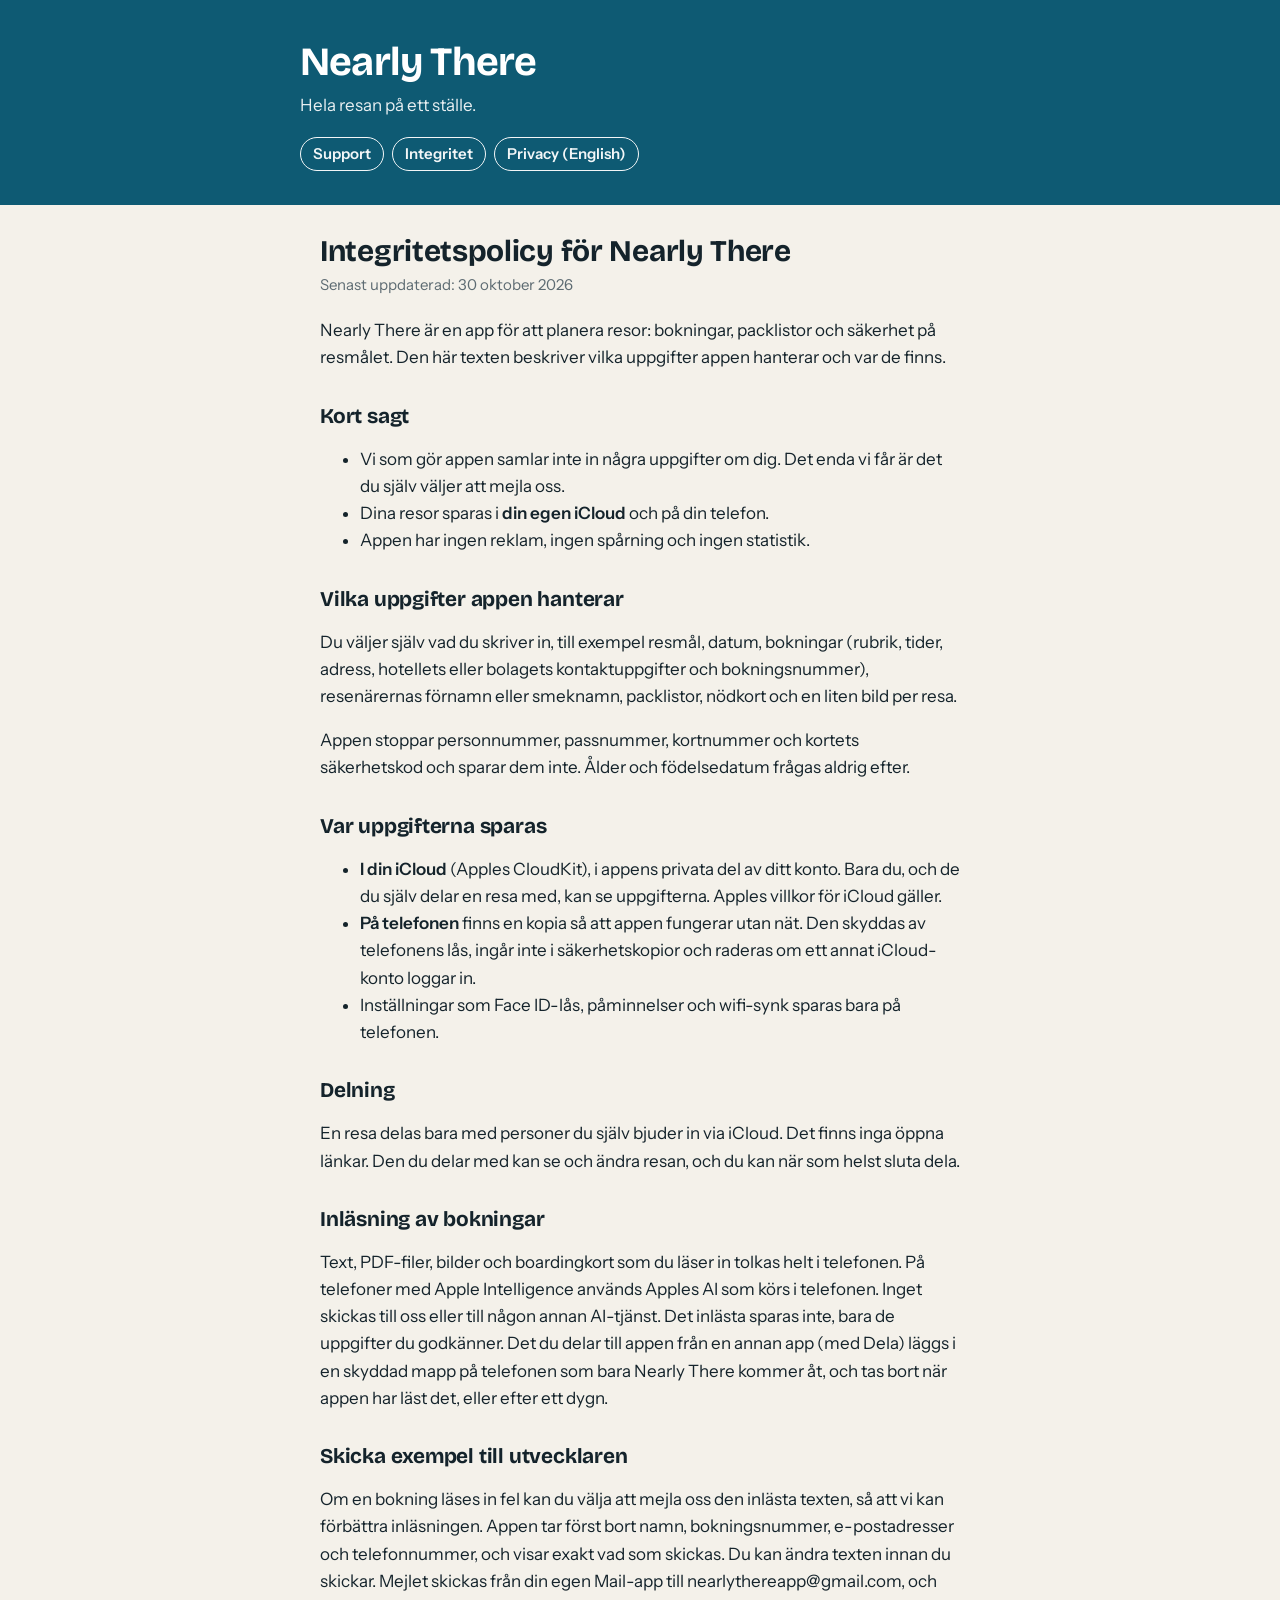
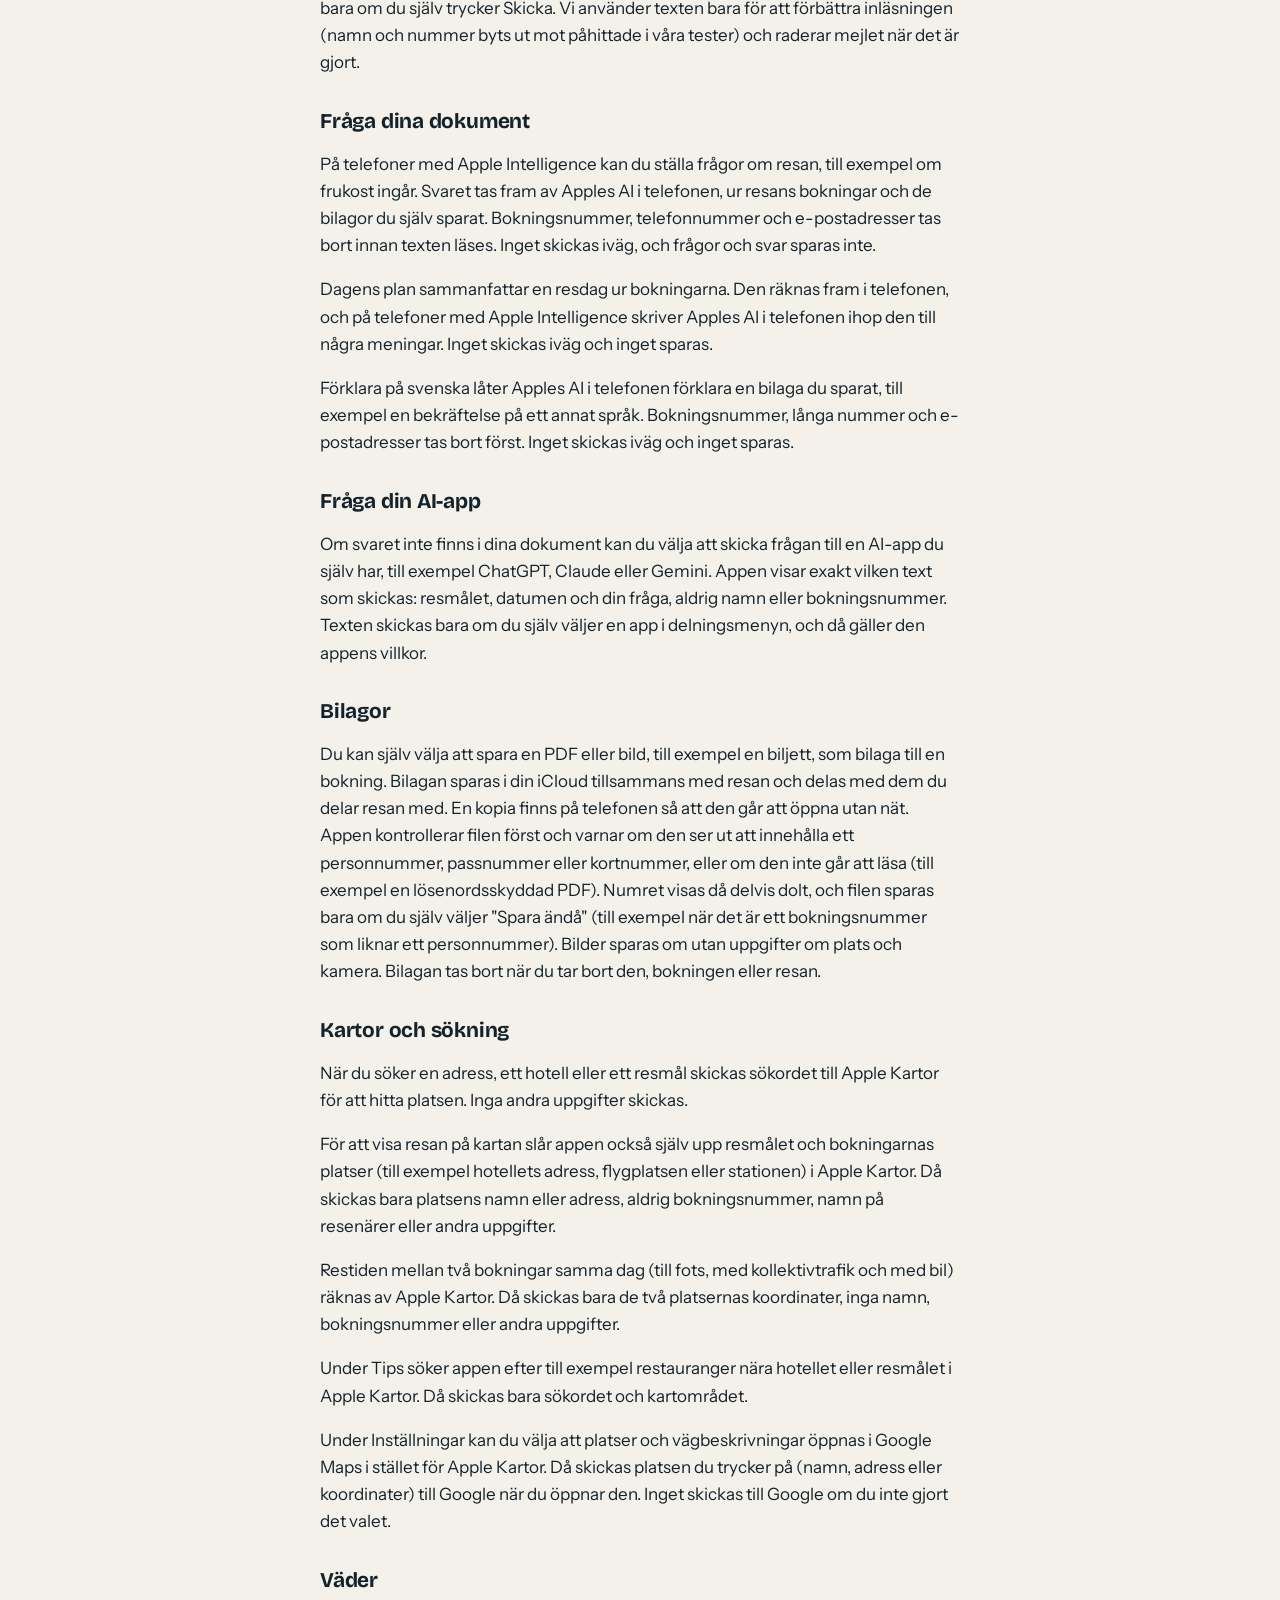
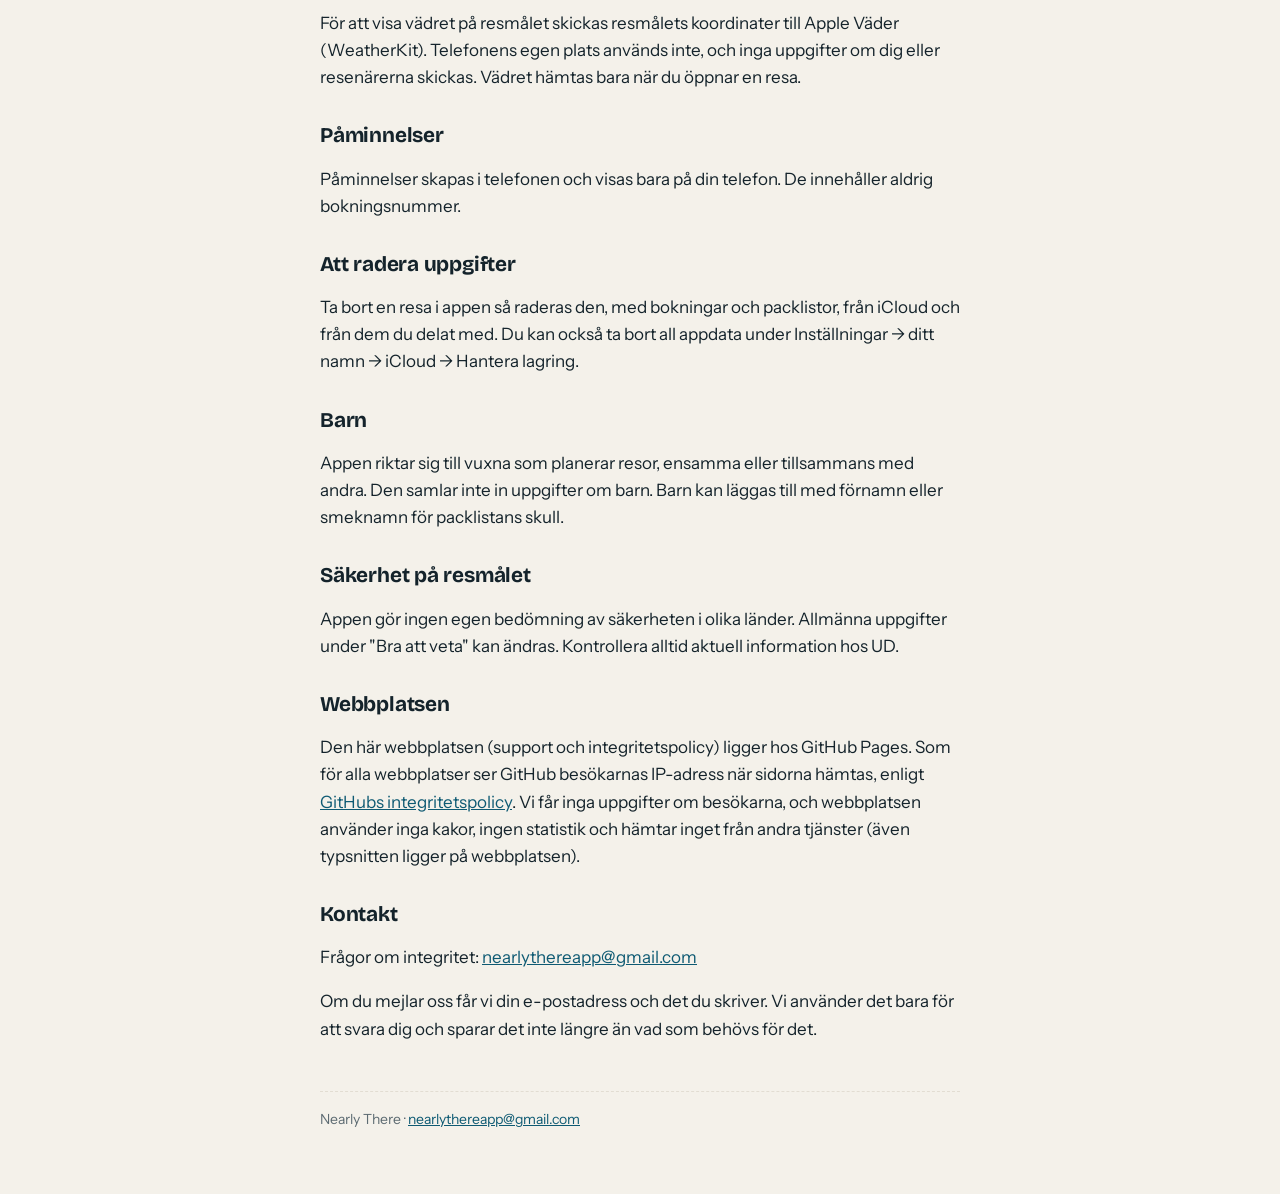
==== commit 38add6be: "Integritetspolicy: val av Google Maps Co-Authored-By: Claude Opus 5.5 <noreply@anthropic.com> Claude" ====
--- a/integritet.html
+++ b/integritet.html
@@ -51,6 +51,7 @@
 <p>För att visa resan på kartan slår appen också själv upp resmålet och bokningarnas platser (till exempel hotellets adress, flygplatsen eller stationen) i Apple Kartor. Då skickas bara platsens namn eller adress, aldrig bokningsnummer, namn på resenärer eller andra uppgifter.</p>
 <p>Restiden mellan två bokningar samma dag (till fots, med kollektivtrafik och med bil) räknas av Apple Kartor. Då skickas bara de två platsernas koordinater, inga namn, bokningsnummer eller andra uppgifter.</p>
 <p>Under Tips söker appen efter till exempel restauranger nära hotellet eller resmålet i Apple Kartor. Då skickas bara sökordet och kartområdet.</p>
+<p>Under Inställningar kan du välja att platser och vägbeskrivningar öppnas i Google Maps i stället för Apple Kartor. Då skickas platsen du trycker på (namn, adress eller koordinater) till Google när du öppnar den. Inget skickas till Google om du inte gjort det valet.</p>
 <h2>Väder</h2>
 <p>För att visa vädret på resmålet skickas resmålets koordinater till Apple Väder (WeatherKit). Telefonens egen plats används inte, och inga uppgifter om dig eller resenärerna skickas. Vädret hämtas bara när du öppnar en resa.</p>
 <h2>Påminnelser</h2>
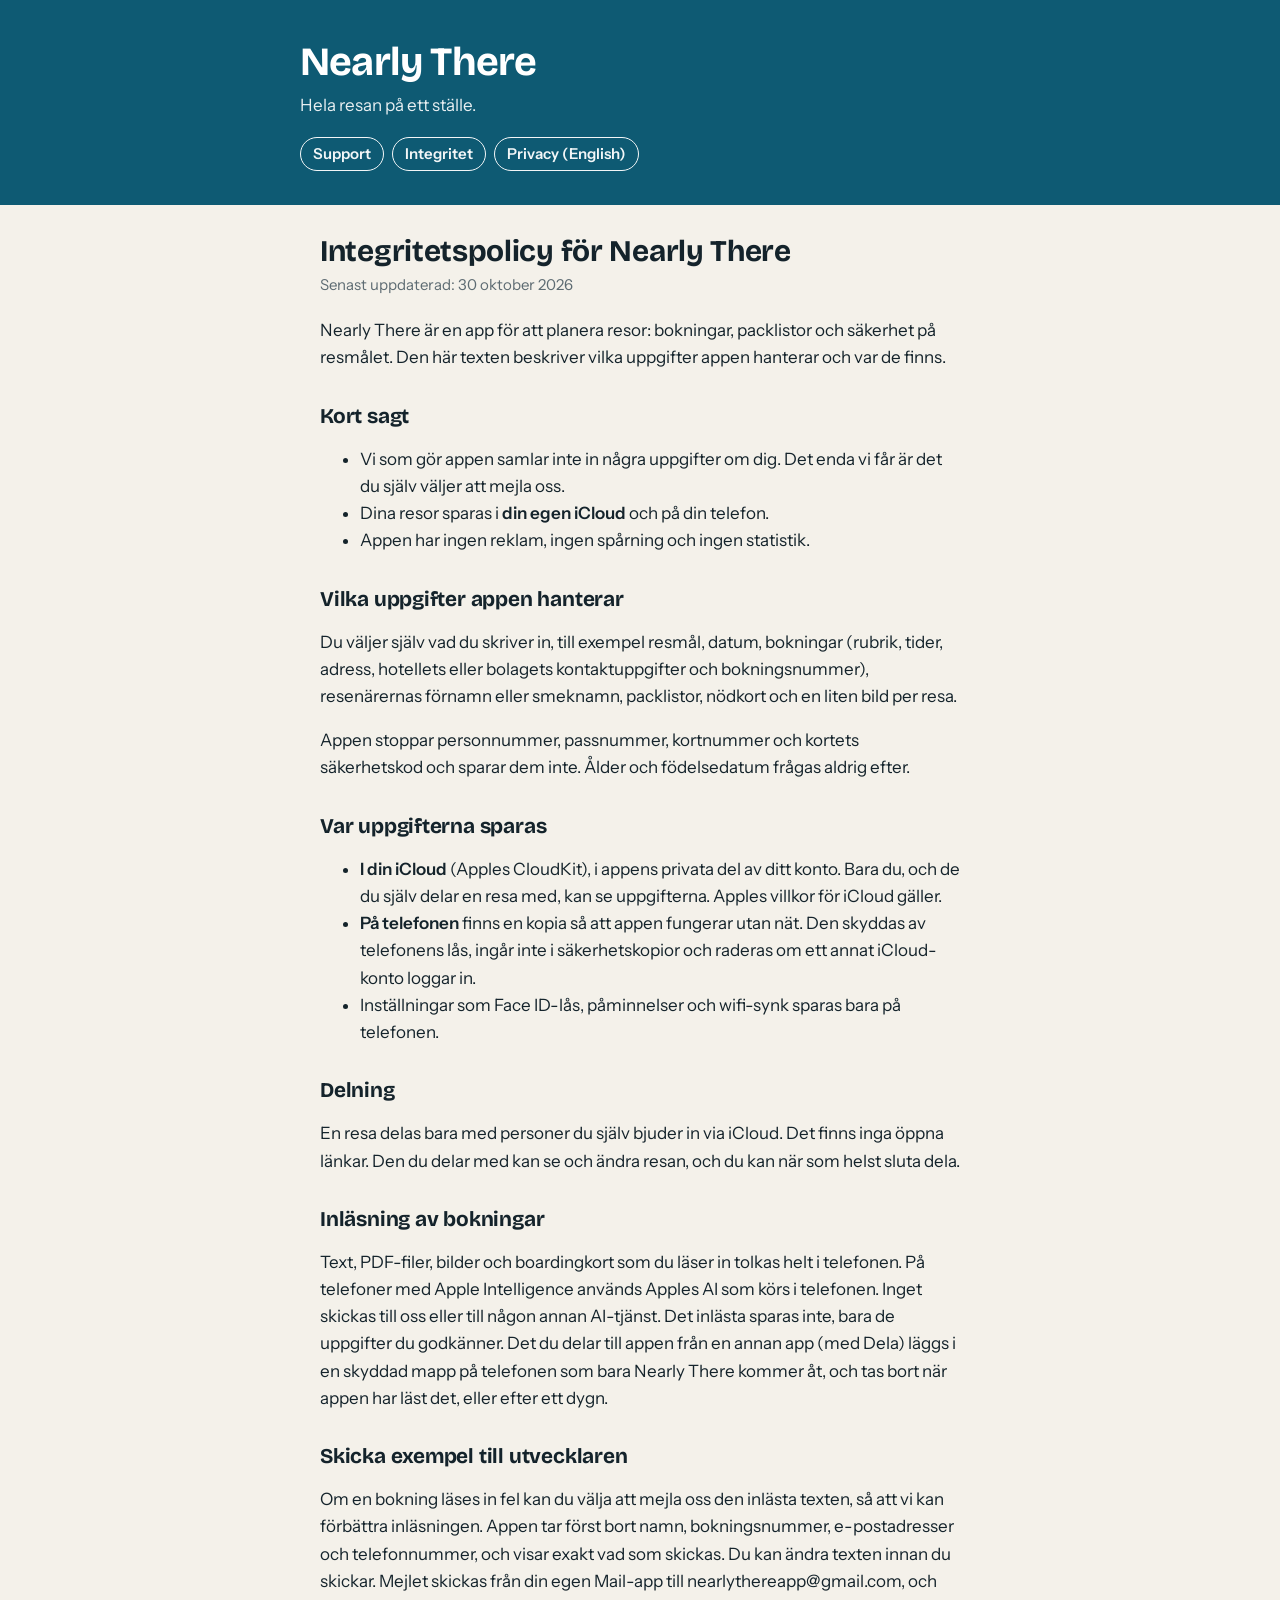
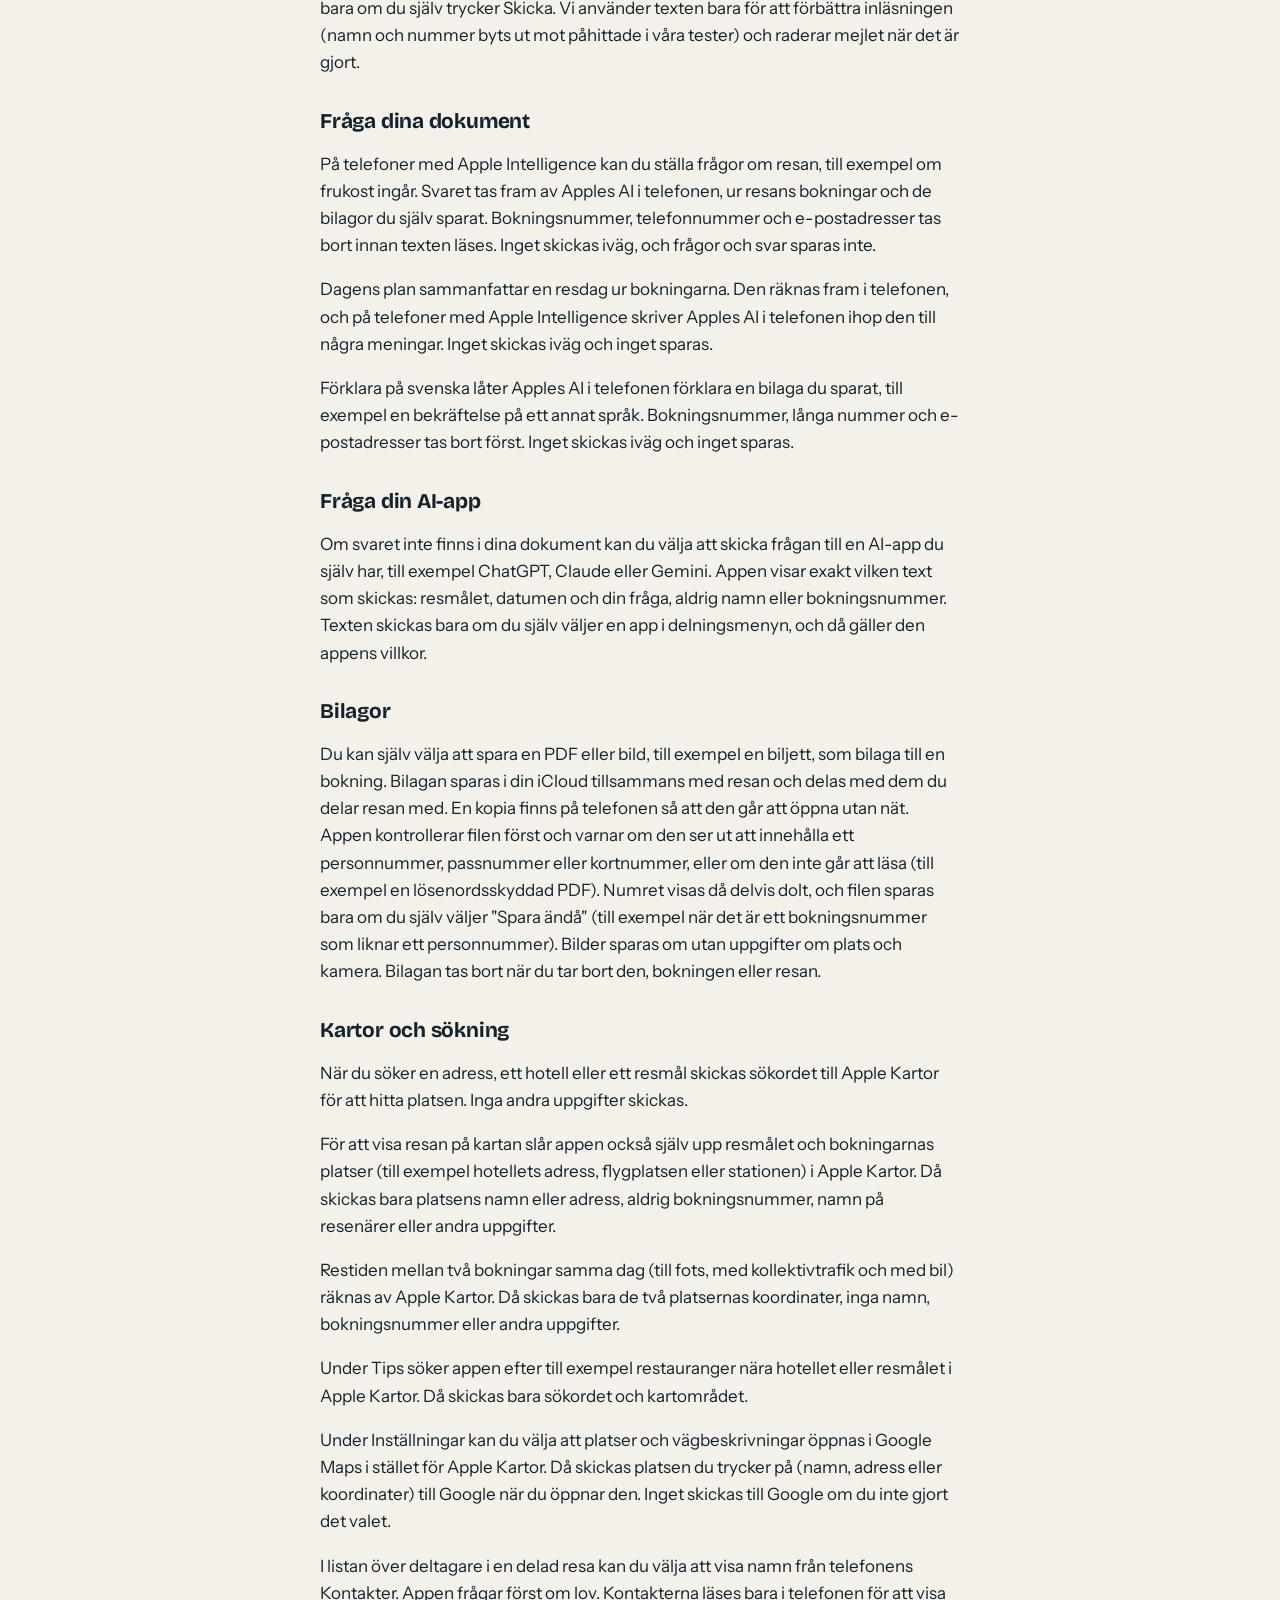
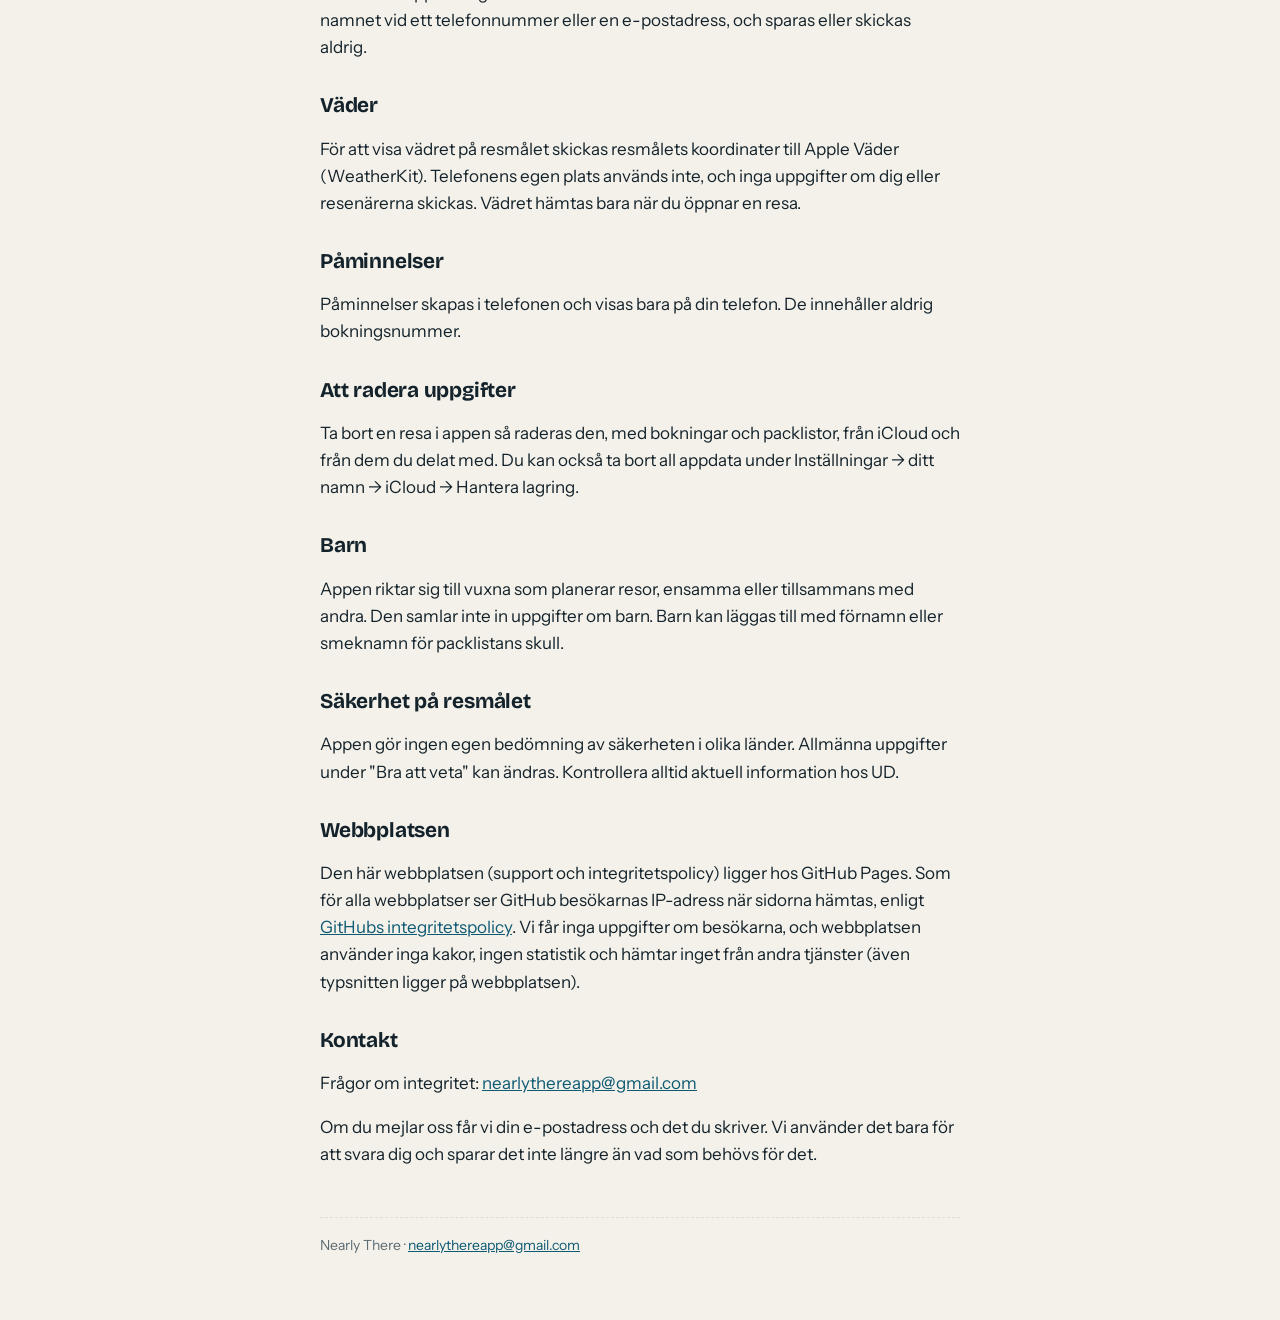
==== commit 3c9dbba3: "Integritetspolicy: namn från Kontakter i deltagarlistan Co-Authored-By: Claude Opus 5.5 <noreply@ant" ====
--- a/integritet.html
+++ b/integritet.html
@@ -52,6 +52,7 @@
 <p>Restiden mellan två bokningar samma dag (till fots, med kollektivtrafik och med bil) räknas av Apple Kartor. Då skickas bara de två platsernas koordinater, inga namn, bokningsnummer eller andra uppgifter.</p>
 <p>Under Tips söker appen efter till exempel restauranger nära hotellet eller resmålet i Apple Kartor. Då skickas bara sökordet och kartområdet.</p>
 <p>Under Inställningar kan du välja att platser och vägbeskrivningar öppnas i Google Maps i stället för Apple Kartor. Då skickas platsen du trycker på (namn, adress eller koordinater) till Google när du öppnar den. Inget skickas till Google om du inte gjort det valet.</p>
+<p>I listan över deltagare i en delad resa kan du välja att visa namn från telefonens Kontakter. Appen frågar först om lov. Kontakterna läses bara i telefonen för att visa namnet vid ett telefonnummer eller en e-postadress, och sparas eller skickas aldrig.</p>
 <h2>Väder</h2>
 <p>För att visa vädret på resmålet skickas resmålets koordinater till Apple Väder (WeatherKit). Telefonens egen plats används inte, och inga uppgifter om dig eller resenärerna skickas. Vädret hämtas bara när du öppnar en resa.</p>
 <h2>Påminnelser</h2>
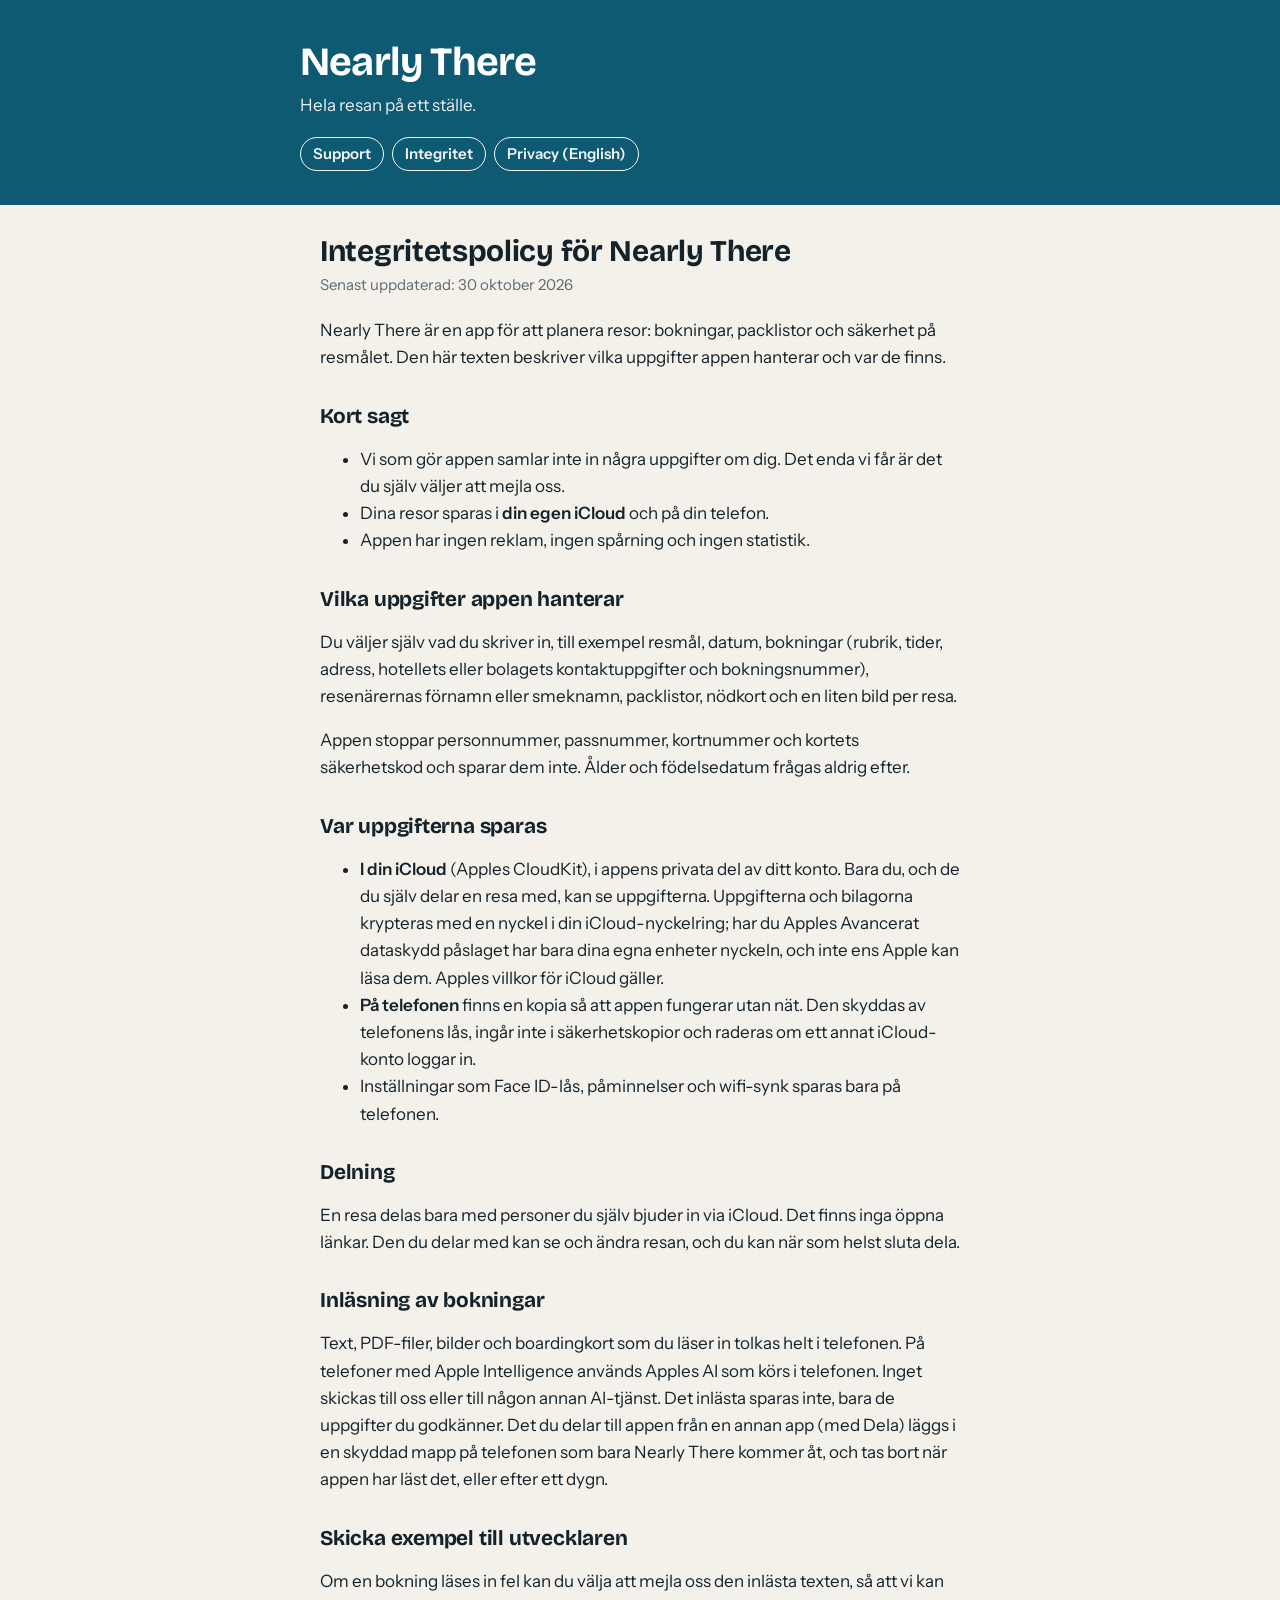
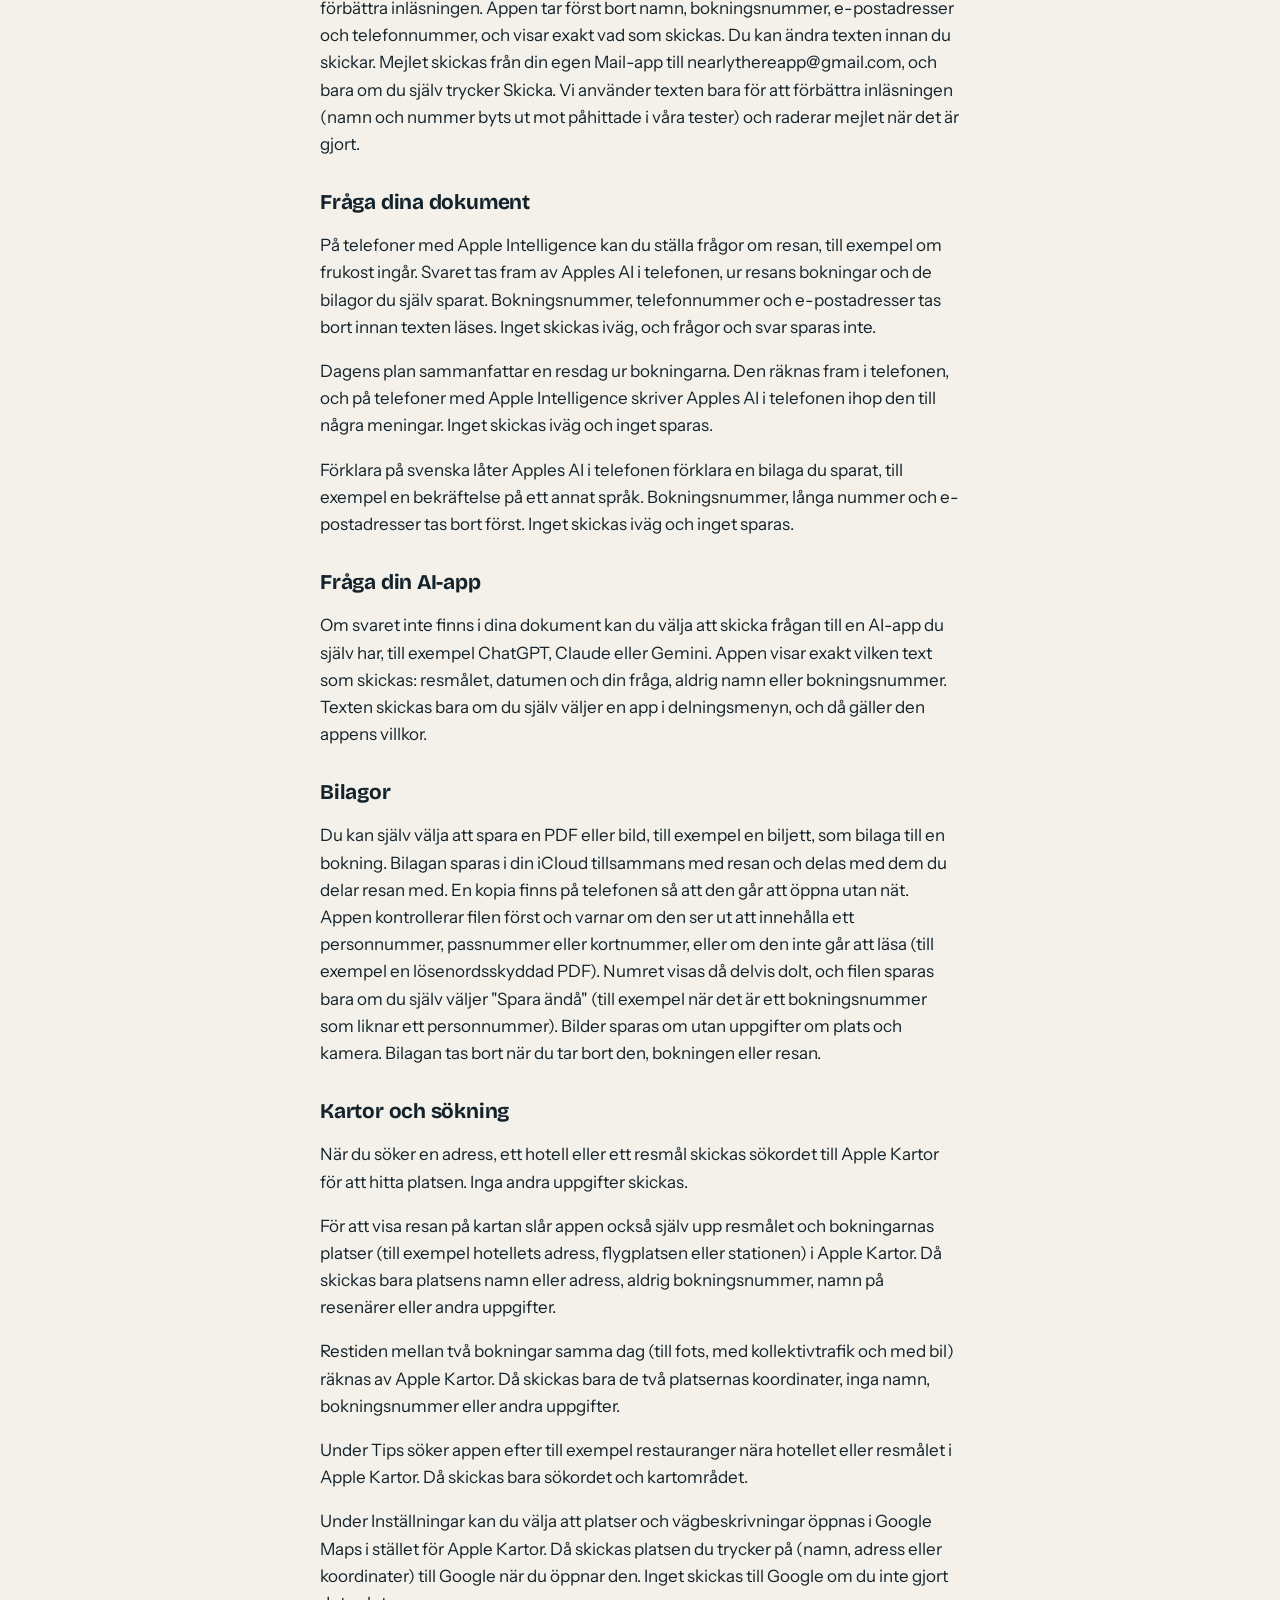
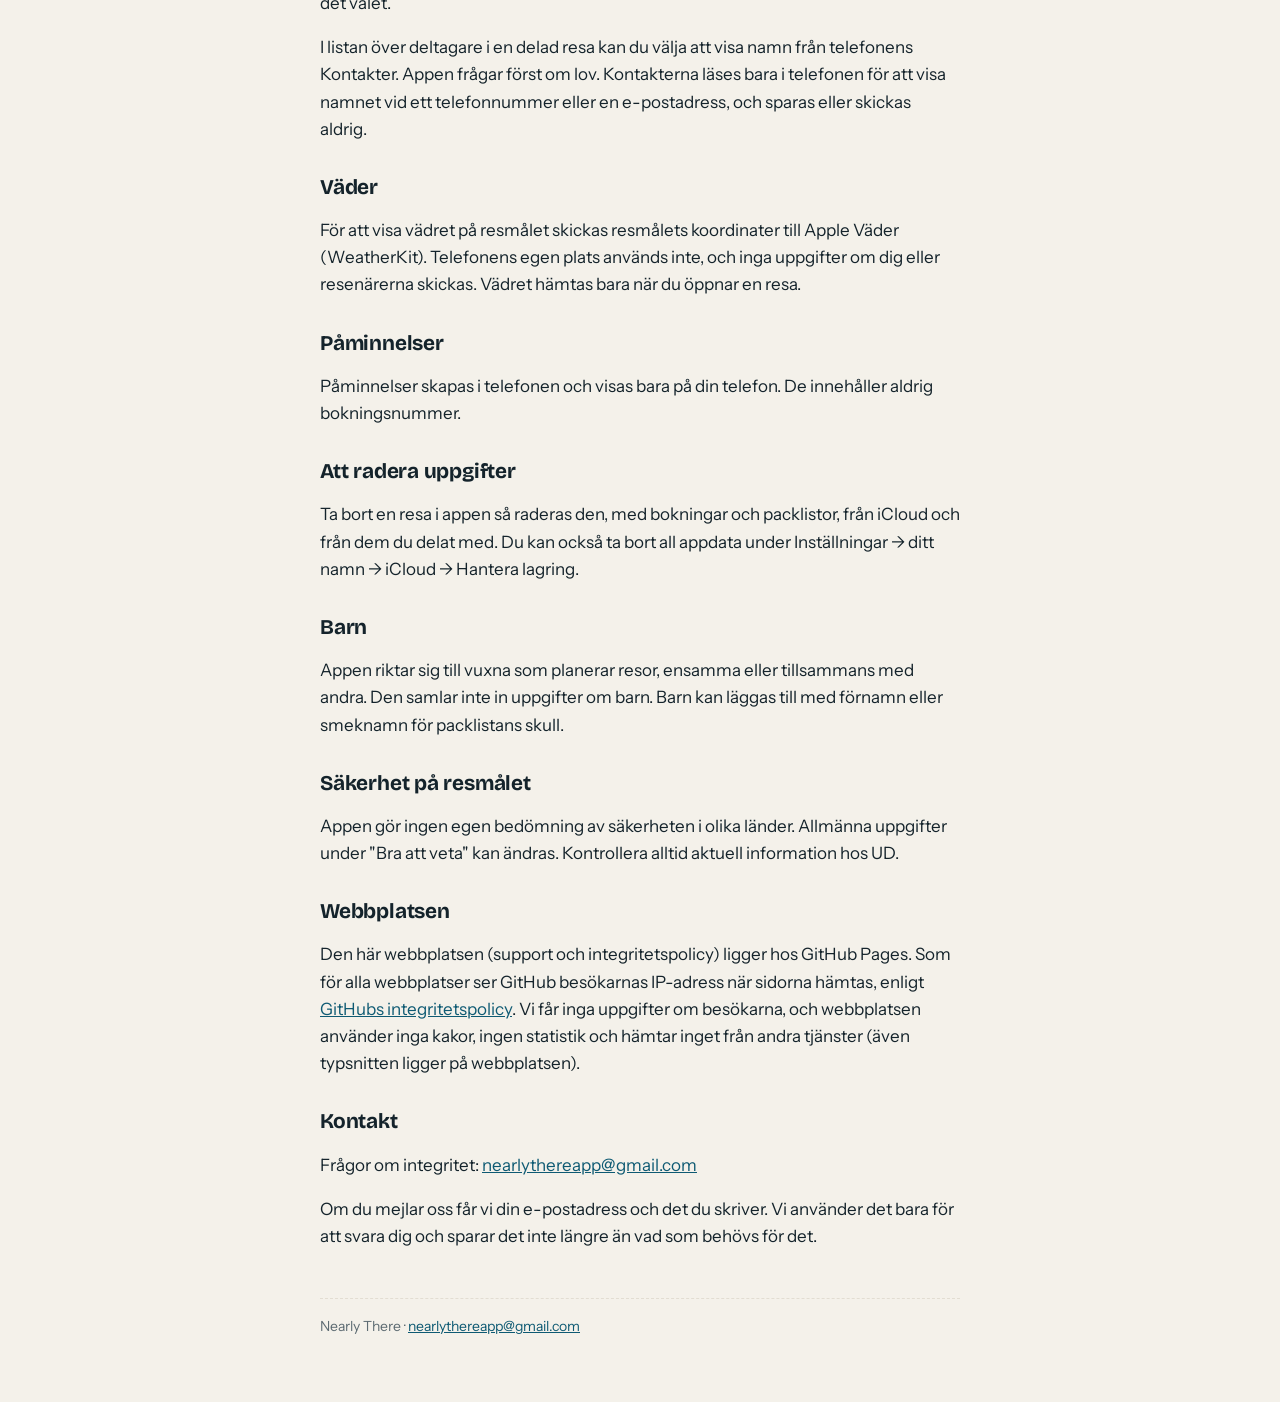
==== commit 7179d27d: "Integritet: krypterade fält i iCloud Co-Authored-By: Claude Opus 5.5 <noreply@anthropic.com> Claude-" ====
--- a/integritet.html
+++ b/integritet.html
@@ -28,7 +28,7 @@
 <p>Appen stoppar personnummer, passnummer, kortnummer och kortets säkerhetskod och sparar dem inte. Ålder och födelsedatum frågas aldrig efter.</p>
 <h2>Var uppgifterna sparas</h2>
 <ul>
-<li><strong>I din iCloud</strong> (Apples CloudKit), i appens privata del av ditt konto. Bara du, och de du själv delar en resa med, kan se uppgifterna. Apples villkor för iCloud gäller.</li>
+<li><strong>I din iCloud</strong> (Apples CloudKit), i appens privata del av ditt konto. Bara du, och de du själv delar en resa med, kan se uppgifterna. Uppgifterna och bilagorna krypteras med en nyckel i din iCloud-nyckelring; har du Apples Avancerat dataskydd påslaget har bara dina egna enheter nyckeln, och inte ens Apple kan läsa dem. Apples villkor för iCloud gäller.</li>
 <li><strong>På telefonen</strong> finns en kopia så att appen fungerar utan nät. Den skyddas av telefonens lås, ingår inte i säkerhetskopior och raderas om ett annat iCloud-konto loggar in.</li>
 <li>Inställningar som Face ID-lås, påminnelser och wifi-synk sparas bara på telefonen.</li>
 </ul>
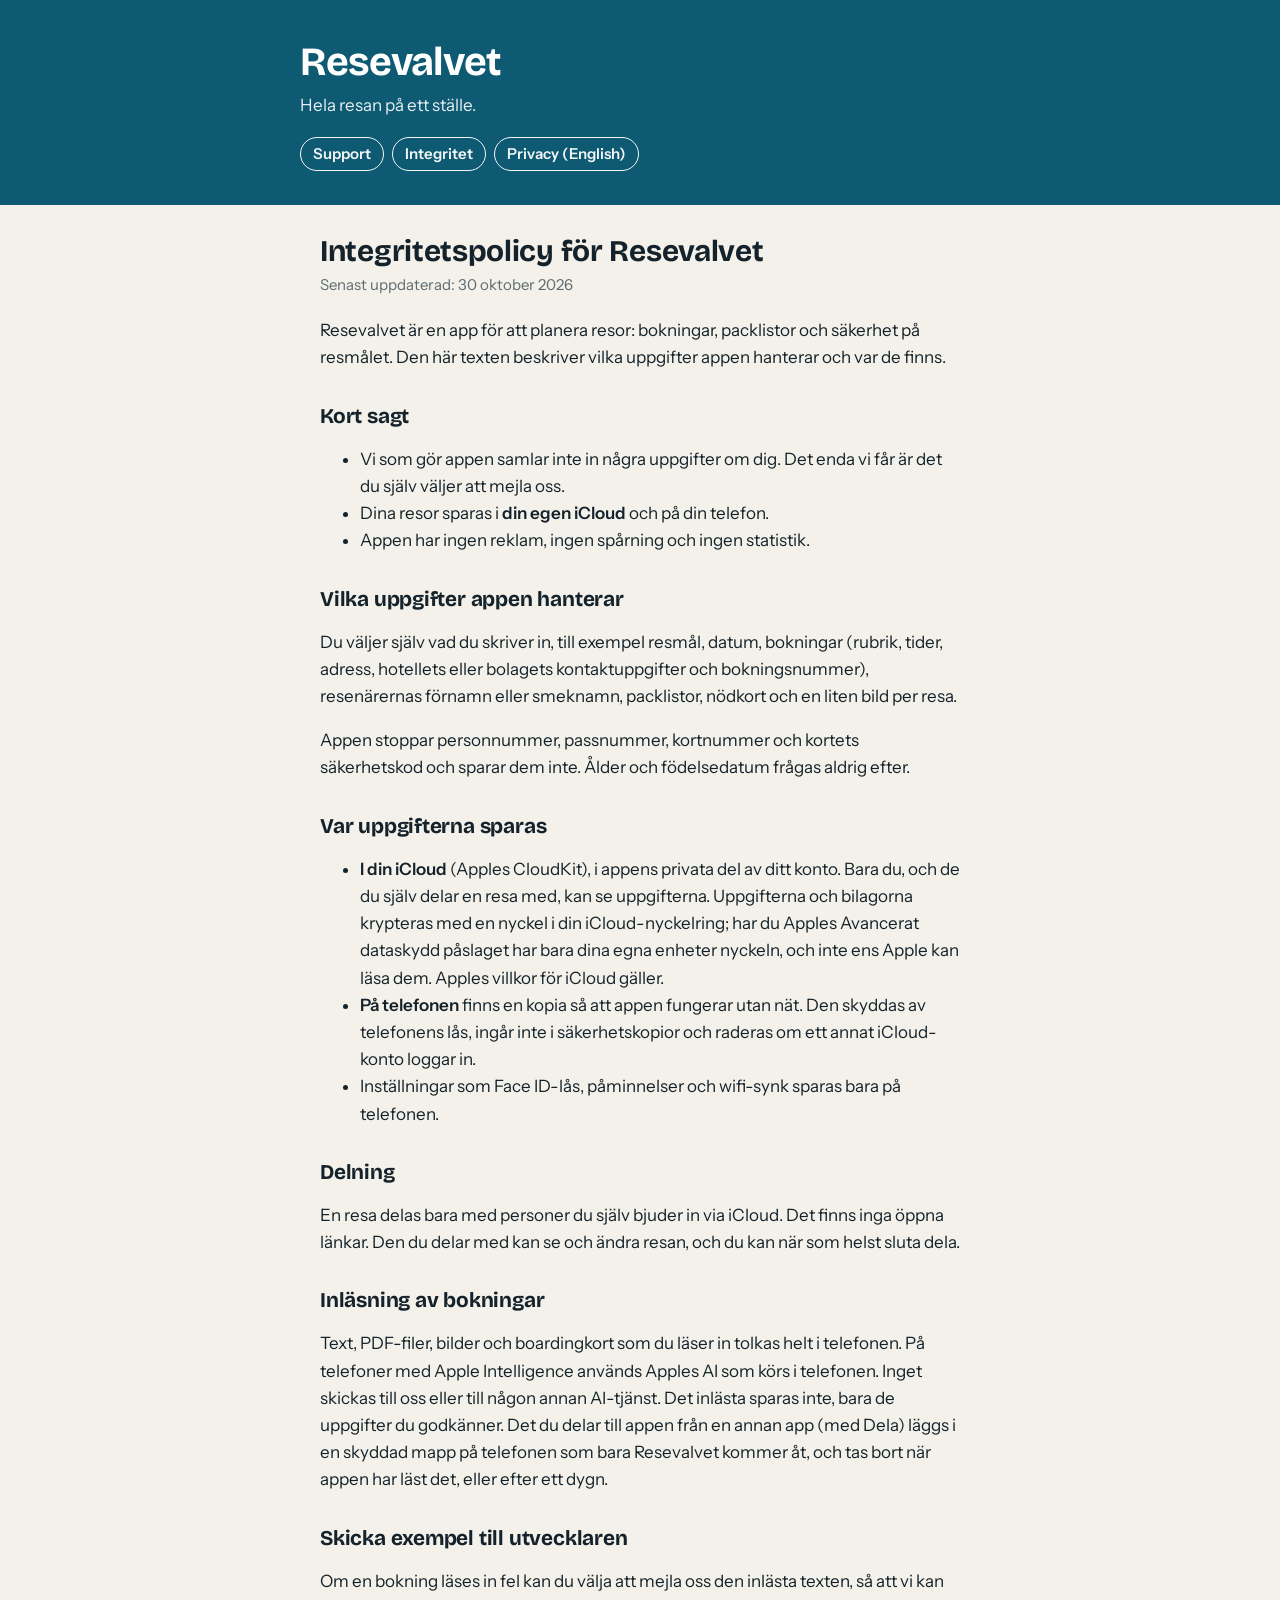
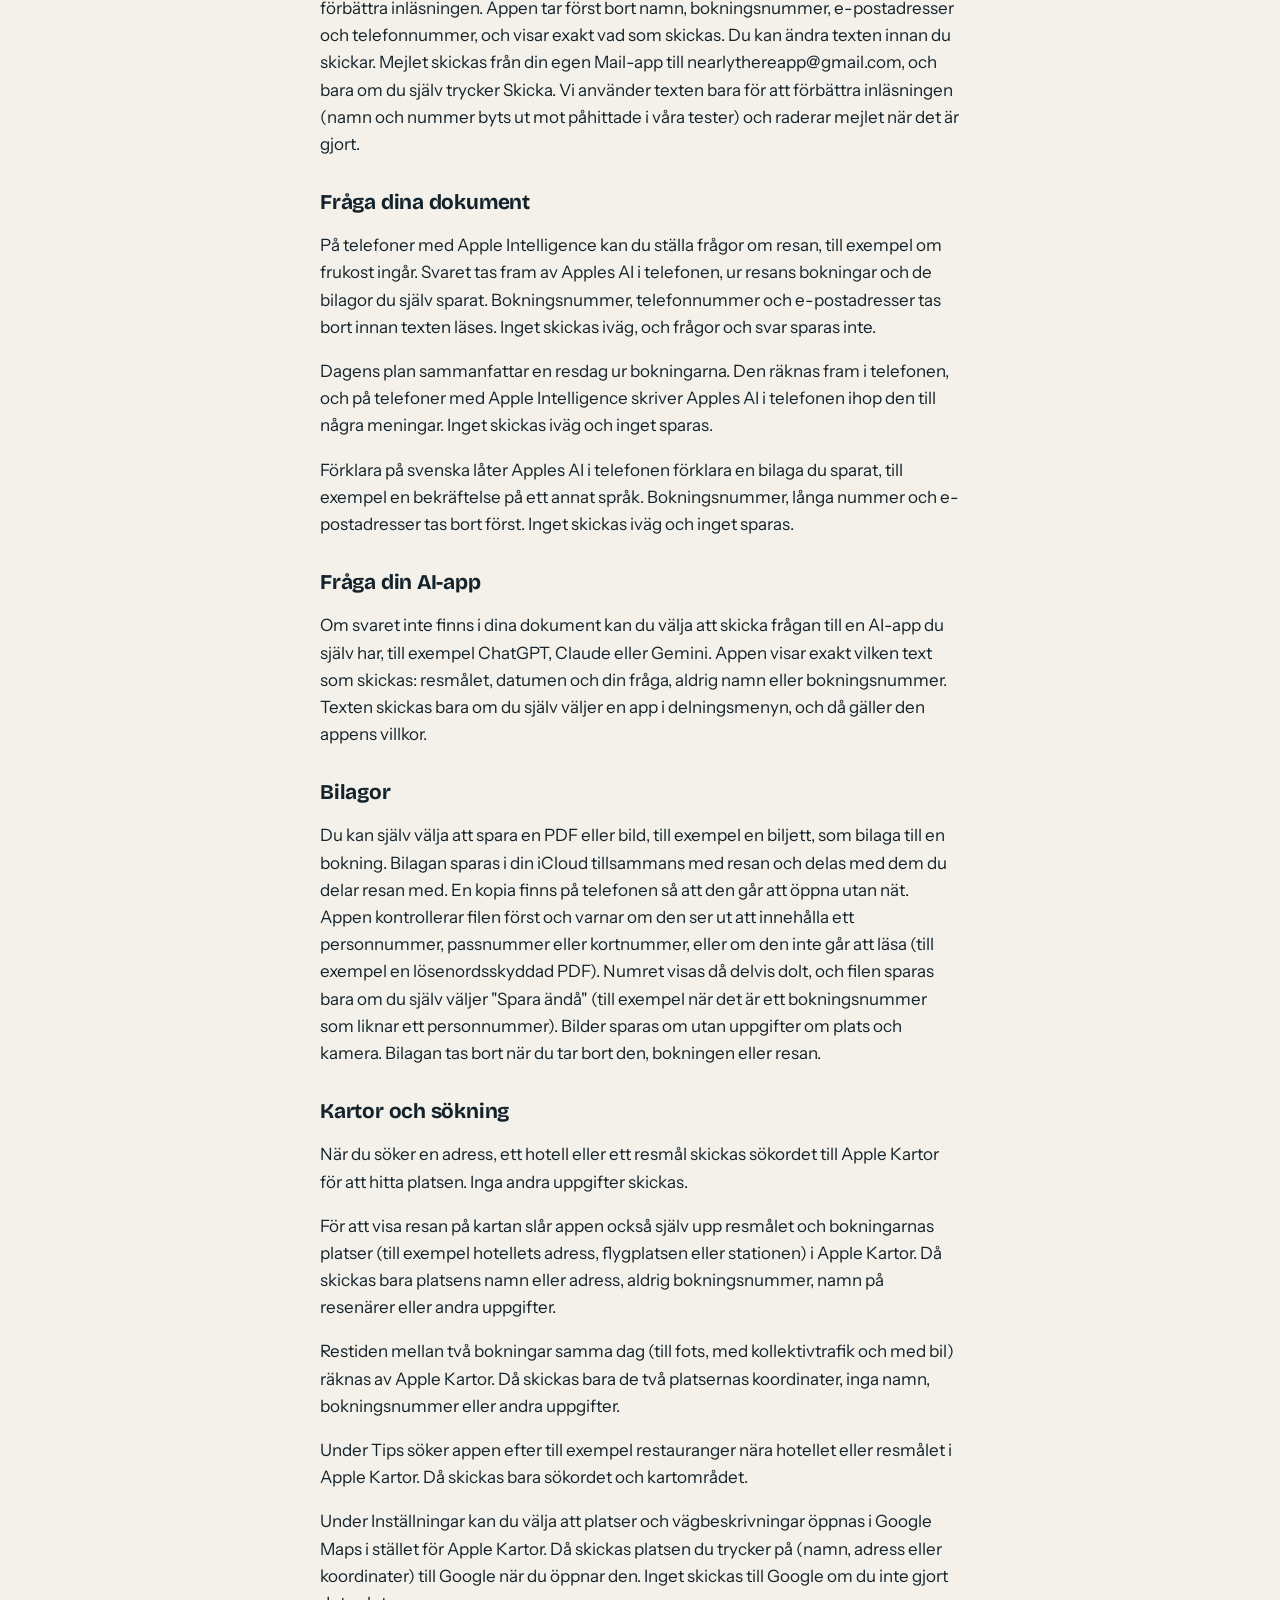
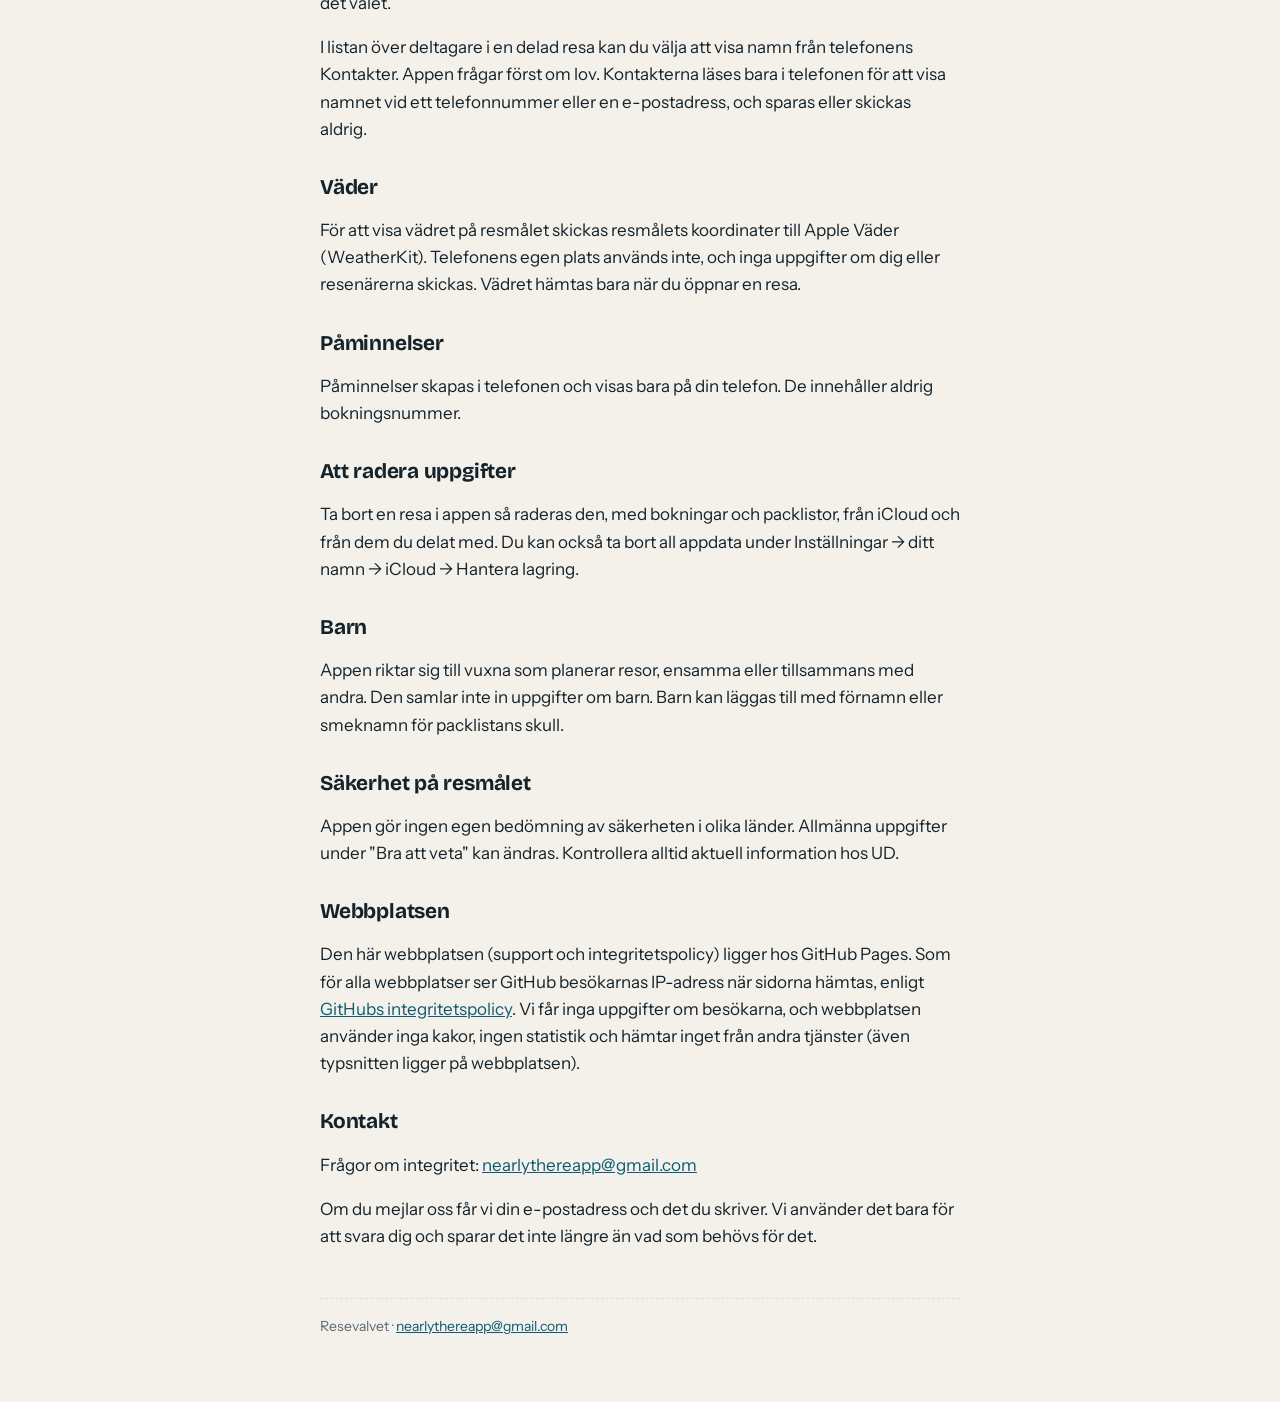
==== commit d044e650: "Byt namn till Resevalvet Co-Authored-By: Claude Opus 5.5 <noreply@anthropic.com> Claude-Session: htt" ====
--- a/integritet.html
+++ b/integritet.html
@@ -3,20 +3,20 @@
 <head>
 <meta charset="utf-8">
 <meta name="viewport" content="width=device-width, initial-scale=1">
-<title>Nearly There – Integritetspolicy</title>
-<meta name="description" content="Integritetspolicy för appen Nearly There.">
+<title>Resevalvet – Integritetspolicy</title>
+<meta name="description" content="Integritetspolicy för appen Resevalvet.">
 <link rel="stylesheet" href="style.css">
 </head>
 <body>
 <header class="hero"><div class="inner">
-<p class="brand">Nearly There</p>
+<p class="brand">Resevalvet</p>
 <p class="tag">Hela resan på ett ställe.</p>
 <nav><a href="./">Support</a><a href="integritet.html">Integritet</a><a href="privacy.html">Privacy (English)</a></nav>
 </div></header>
 <main>
-<h1>Integritetspolicy för Nearly There</h1>
+<h1>Integritetspolicy för Resevalvet</h1>
 <p class="updated">Senast uppdaterad: 30 oktober 2026</p>
-<p>Nearly There är en app för att planera resor: bokningar, packlistor och säkerhet på resmålet. Den här texten beskriver vilka uppgifter appen hanterar och var de finns.</p>
+<p>Resevalvet är en app för att planera resor: bokningar, packlistor och säkerhet på resmålet. Den här texten beskriver vilka uppgifter appen hanterar och var de finns.</p>
 <h2>Kort sagt</h2>
 <ul>
 <li>Vi som gör appen samlar inte in några uppgifter om dig. Det enda vi får är det du själv väljer att mejla oss.</li>
@@ -35,7 +35,7 @@
 <h2>Delning</h2>
 <p>En resa delas bara med personer du själv bjuder in via iCloud. Det finns inga öppna länkar. Den du delar med kan se och ändra resan, och du kan när som helst sluta dela.</p>
 <h2>Inläsning av bokningar</h2>
-<p>Text, PDF-filer, bilder och boardingkort som du läser in tolkas helt i telefonen. På telefoner med Apple Intelligence används Apples AI som körs i telefonen. Inget skickas till oss eller till någon annan AI-tjänst. Det inlästa sparas inte, bara de uppgifter du godkänner. Det du delar till appen från en annan app (med Dela) läggs i en skyddad mapp på telefonen som bara Nearly There kommer åt, och tas bort när appen har läst det, eller efter ett dygn.</p>
+<p>Text, PDF-filer, bilder och boardingkort som du läser in tolkas helt i telefonen. På telefoner med Apple Intelligence används Apples AI som körs i telefonen. Inget skickas till oss eller till någon annan AI-tjänst. Det inlästa sparas inte, bara de uppgifter du godkänner. Det du delar till appen från en annan app (med Dela) läggs i en skyddad mapp på telefonen som bara Resevalvet kommer åt, och tas bort när appen har läst det, eller efter ett dygn.</p>
 <h2>Skicka exempel till utvecklaren</h2>
 <p>Om en bokning läses in fel kan du välja att mejla oss den inlästa texten, så att vi kan förbättra inläsningen. Appen tar först bort namn, bokningsnummer, e-postadresser och telefonnummer, och visar exakt vad som skickas. Du kan ändra texten innan du skickar. Mejlet skickas från din egen Mail-app till nearlythereapp@gmail.com, och bara om du själv trycker Skicka. Vi använder texten bara för att förbättra inläsningen (namn och nummer byts ut mot påhittade i våra tester) och raderar mejlet när det är gjort.</p>
 <h2>Fråga dina dokument</h2>
@@ -68,7 +68,7 @@
 <h2>Kontakt</h2>
 <p>Frågor om integritet: <a href="mailto:nearlythereapp@gmail.com">nearlythereapp@gmail.com</a></p>
 <p>Om du mejlar oss får vi din e-postadress och det du skriver. Vi använder det bara för att svara dig och sparar det inte längre än vad som behövs för det.</p>
-<footer>Nearly There · <a href="mailto:nearlythereapp@gmail.com">nearlythereapp@gmail.com</a></footer>
+<footer>Resevalvet · <a href="mailto:nearlythereapp@gmail.com">nearlythereapp@gmail.com</a></footer>
 </main>
 </body>
 </html>
